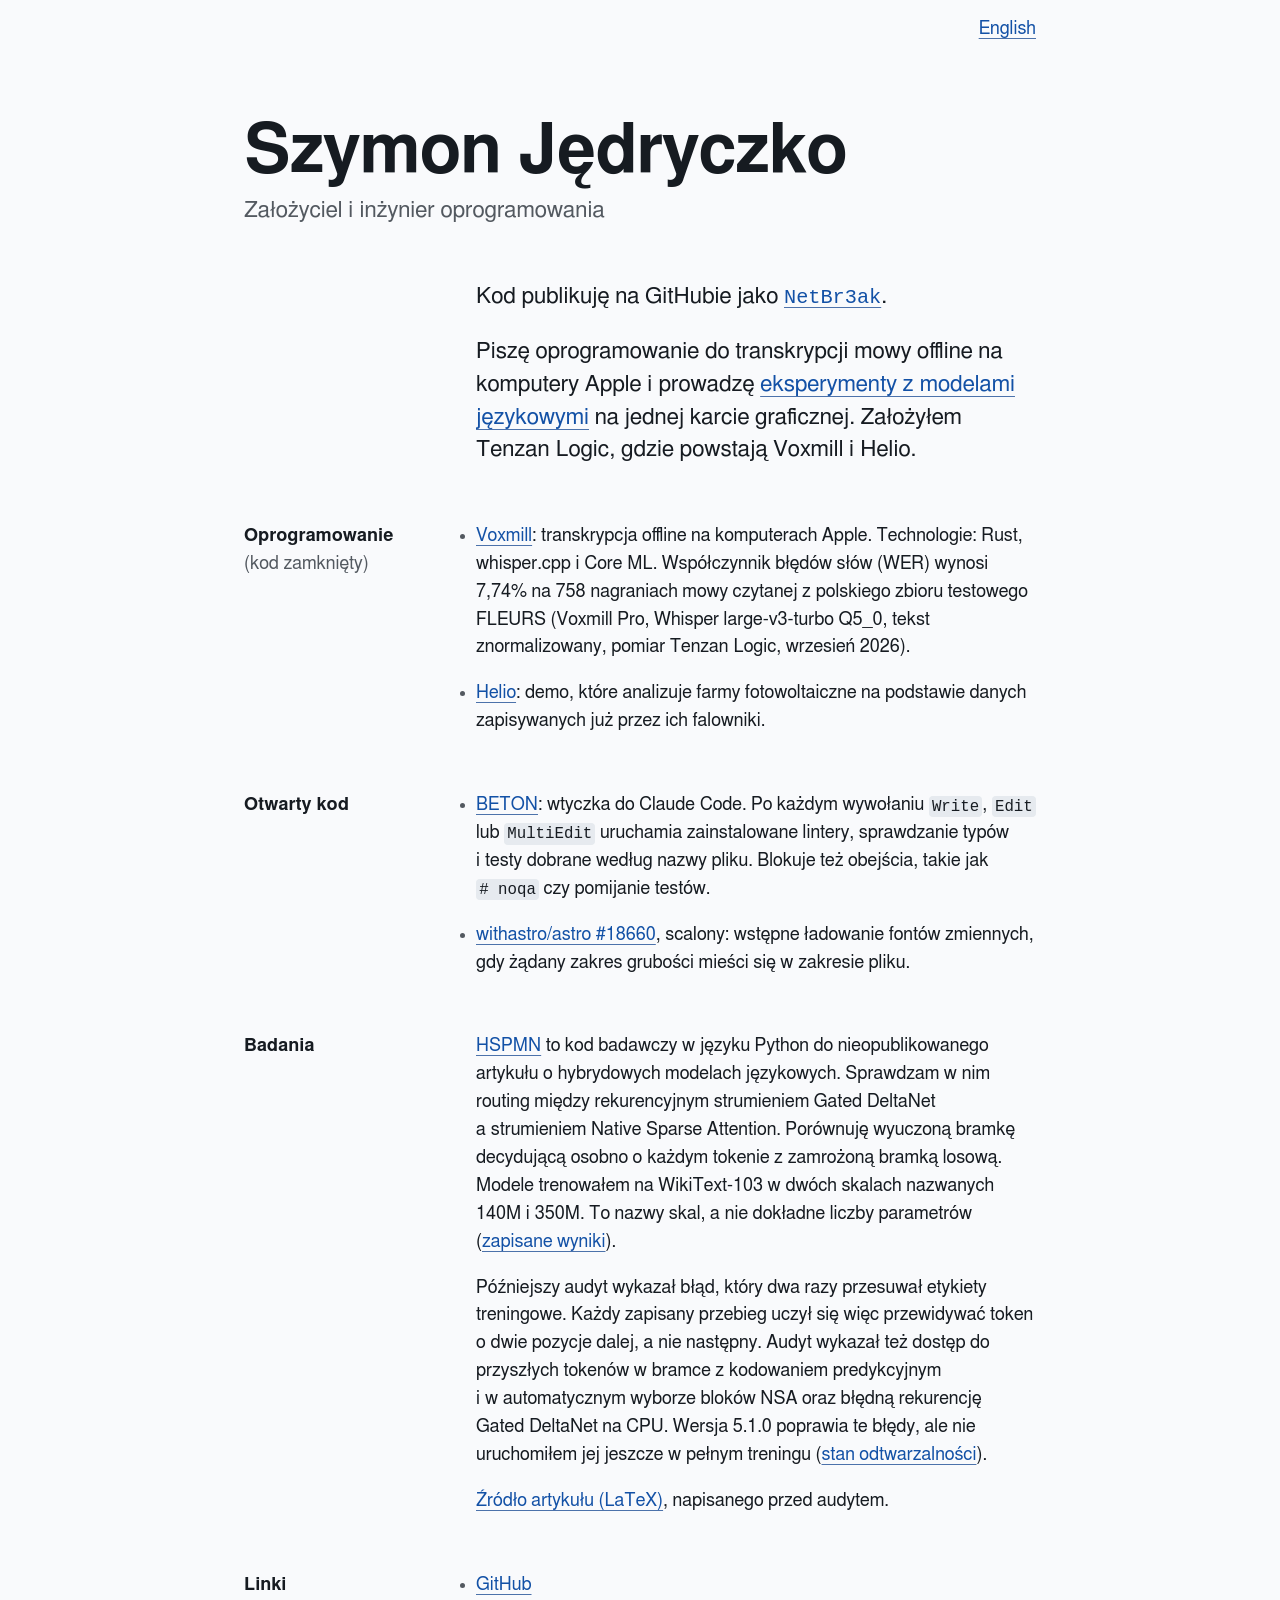
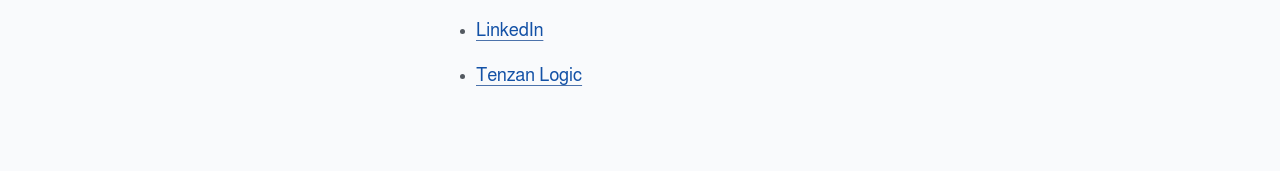
==== docs/pl/index.html @ f2b0042a "fix: pełna data i godzina w danych strukturalnych profilu Search Console zgłaszał na obu stronach uw" ====
<!DOCTYPE html>
<html lang="pl">
<head>
<meta charset="utf-8">
<meta name="viewport" content="width=device-width, initial-scale=1">
<meta name="color-scheme" content="light dark">
<meta name="theme-color" content="#f9fafc" media="(prefers-color-scheme: light)">
<meta name="theme-color" content="#14171d" media="(prefers-color-scheme: dark)">
<title>Szymon Jędryczko, założyciel i inżynier oprogramowania</title>
<meta name="description" content="Założyłem Tenzan Logic, gdzie powstają Voxmill i Helio. Kod publikuję na GitHubie jako NetBr3ak, w tym badania nad modelami językowymi (HSPMN).">
<link rel="canonical" href="https://netbr3ak.github.io/pl/">
<link rel="alternate" hreflang="en" href="https://netbr3ak.github.io/">
<link rel="alternate" hreflang="pl" href="https://netbr3ak.github.io/pl/">
<link rel="alternate" hreflang="x-default" href="https://netbr3ak.github.io/">
<meta property="og:type" content="profile">
<meta property="og:title" content="Szymon Jędryczko, założyciel i inżynier oprogramowania">
<meta property="og:description" content="Założyłem Tenzan Logic, gdzie powstają Voxmill i Helio. Kod publikuję na GitHubie jako NetBr3ak, w tym badania nad modelami językowymi (HSPMN).">
<meta property="og:url" content="https://netbr3ak.github.io/pl/">
<meta property="og:site_name" content="Szymon Jędryczko">
<meta property="og:locale" content="pl_PL">
<meta property="og:locale:alternate" content="en_GB">
<meta property="og:image" content="https://netbr3ak.github.io/pl/og.png">
<meta property="og:image:width" content="1200">
<meta property="og:image:height" content="630">
<meta property="og:image:alt" content="Szymon Jędryczko, Założyciel i inżynier oprogramowania">
<meta property="profile:first_name" content="Szymon">
<meta property="profile:last_name" content="Jędryczko">
<meta property="profile:username" content="NetBr3ak">
<meta name="twitter:card" content="summary_large_image">
<meta name="twitter:title" content="Szymon Jędryczko, założyciel i inżynier oprogramowania">
<meta name="twitter:description" content="Założyłem Tenzan Logic, gdzie powstają Voxmill i Helio. Kod publikuję na GitHubie jako NetBr3ak, w tym badania nad modelami językowymi (HSPMN).">
<meta name="twitter:image" content="https://netbr3ak.github.io/pl/og.png">
<meta name="twitter:image:alt" content="Szymon Jędryczko, Założyciel i inżynier oprogramowania">
<link rel="icon" href="../favicon.svg" type="image/svg+xml">
<link rel="stylesheet" href="../style.css">
<script type="application/ld+json">
{
  "@context": "https://schema.org",
  "@type": "ProfilePage",
  "@id": "https://netbr3ak.github.io/pl/#profilepage",
  "url": "https://netbr3ak.github.io/pl/",
  "name": "Szymon Jędryczko, założyciel i inżynier oprogramowania",
  "inLanguage": "pl",
  "dateCreated": "2026-11-16T18:48:00+01:00",
  "dateModified": "2026-11-16T18:48:00+01:00",
  "mainEntity": {
    "@type": "Person",
    "@id": "https://netbr3ak.github.io/#person",
    "name": "Szymon Jędryczko",
    "givenName": "Szymon",
    "familyName": "Jędryczko",
    "alternateName": "NetBr3ak",
    "jobTitle": "Założyciel i inżynier oprogramowania",
    "description": "Pisze oprogramowanie do transkrypcji mowy offline na komputery Apple i prowadzi eksperymenty z modelami językowymi na jednej karcie graficznej. Założyciel Tenzan Logic, gdzie powstają Voxmill i Helio.",
    "url": "https://netbr3ak.github.io/",
    "sameAs": [
      "https://github.com/NetBr3ak",
      "https://www.linkedin.com/in/szymon-jedryczko"
    ],
    "knowsAbout": ["Transkrypcja mowy", "Rust", "Modele językowe", "Gated DeltaNet", "Native Sparse Attention"],
    "worksFor": {
      "@type": "Organization",
      "@id": "https://tenzanlogic.com/#organization",
      "name": "Tenzan Logic",
      "url": "https://tenzanlogic.com"
    }
  }
}
</script>
</head>
<body>
<header>
  <nav><a href="../" hreflang="en" lang="en">English</a></nav>
  <h1>Szymon Jędryczko</h1>
  <p class="role">Założyciel i&nbsp;inżynier oprogramowania</p>
</header>
<main>
  <div class="intro">
    <p>Kod publikuję na GitHubie jako <a class="handle" href="https://github.com/NetBr3ak">NetBr3ak</a>.</p>
    <p>Piszę oprogramowanie do transkrypcji mowy offline na komputery Apple i&nbsp;prowadzę <a href="https://github.com/NetBr3ak/HSPMN">eksperymenty z&nbsp;modelami językowymi</a> na jednej karcie graficznej. Założyłem Tenzan&nbsp;Logic, gdzie powstają Voxmill i&nbsp;Helio.</p>
  </div>

  <section>
    <h2>Oprogramowanie <span>(kod zamknięty)</span></h2>
    <div>
      <ul>
        <li><a href="https://tenzanlogic.com/">Voxmill</a>: transkrypcja offline na komputerach Apple. Technologie: Rust, whisper.cpp i&nbsp;Core&nbsp;ML. Współczynnik błędów słów (WER) wynosi 7,74% na 758&nbsp;nagraniach mowy czytanej z&nbsp;polskiego zbioru testowego FLEURS (Voxmill Pro, <span class="nowrap">Whisper large-v3-turbo Q5_0</span>, tekst znormalizowany, pomiar Tenzan&nbsp;Logic, wrzesień 2026).</li>
        <li><a href="https://tenzanlogic.com/helio/pl/">Helio</a>: demo, które analizuje farmy fotowoltaiczne na podstawie danych zapisywanych już przez ich falowniki.</li>
      </ul>
    </div>
  </section>

  <section>
    <h2>Otwarty kod</h2>
    <div>
      <ul>
        <li><a href="https://github.com/NetBr3ak/beton">BETON</a>: wtyczka do Claude&nbsp;Code. Po każdym wywołaniu <code>Write</code>, <code>Edit</code> lub <code>MultiEdit</code> uruchamia zainstalowane lintery, sprawdzanie typów i&nbsp;testy dobrane według nazwy pliku. Blokuje też obejścia, takie jak <code># noqa</code> czy pomijanie testów.</li>
        <li><a href="https://github.com/withastro/astro/pull/18660">withastro/astro #18660</a>, scalony: wstępne ładowanie fontów zmiennych, gdy żądany zakres grubości mieści się w&nbsp;zakresie pliku.</li>
      </ul>
    </div>
  </section>

  <section>
    <h2>Badania</h2>
    <div>
      <p><a href="https://github.com/NetBr3ak/HSPMN">HSPMN</a> to kod badawczy w&nbsp;języku Python do nieopublikowanego artykułu o&nbsp;hybrydowych modelach językowych. Sprawdzam w&nbsp;nim routing między rekurencyjnym strumieniem Gated&nbsp;DeltaNet a&nbsp;strumieniem <span class="nowrap">Native Sparse Attention</span>. Porównuję wyuczoną bramkę decydującą osobno o&nbsp;każdym tokenie z&nbsp;zamrożoną bramką losową. Modele trenowałem na <span class="nowrap">WikiText-103</span> w&nbsp;dwóch skalach nazwanych 140M i&nbsp;350M. To nazwy skal, a&nbsp;nie dokładne liczby parametrów (<a href="https://github.com/NetBr3ak/HSPMN#recorded-findings">zapisane wyniki</a>).</p>
      <p>Późniejszy audyt wykazał błąd, który dwa razy przesuwał etykiety treningowe. Każdy zapisany przebieg uczył się więc przewidywać token o&nbsp;dwie pozycje dalej, a&nbsp;nie następny. Audyt wykazał też dostęp do przyszłych tokenów w&nbsp;bramce z&nbsp;kodowaniem predykcyjnym i&nbsp;w&nbsp;automatycznym wyborze bloków NSA oraz błędną rekurencję Gated&nbsp;DeltaNet na CPU. Wersja 5.1.0 poprawia te błędy, ale nie uruchomiłem jej jeszcze w&nbsp;pełnym treningu (<a href="https://github.com/NetBr3ak/HSPMN#reproduction-status">stan odtwarzalności</a>).</p>
      <p><a href="https://github.com/NetBr3ak/HSPMN/blob/main/paper/HSPMN_v5_draft.tex">Źródło artykułu (LaTeX)</a>, napisanego przed audytem.</p>
    </div>
  </section>

  <section>
    <h2>Linki</h2>
    <div>
      <ul>
        <li><a href="https://github.com/NetBr3ak">GitHub</a></li>
        <li><a href="https://www.linkedin.com/in/szymon-jedryczko">LinkedIn</a></li>
        <li><a href="https://tenzanlogic.com/">Tenzan Logic</a></li>
      </ul>
    </div>
  </section>
</main>
</body>
</html>
---- docs/style.css ----
/* One text column with section names hung in a left margin on wide screens.
   System fonts only: Helvetica Neue on Apple devices, its metric clones elsewhere. */

:root {
  color-scheme: light dark;
  --paper: oklch(0.985 0.003 250);
  --ink: oklch(0.22 0.014 255);
  --muted: oklch(0.46 0.014 255);
  --link: oklch(0.45 0.15 258);
  /* 4.6:1 to the paper: the underline is the cue that does not depend on colour. */
  --link-line: oklch(0.55 0.1 258);
  --code-ground: oklch(0.935 0.008 255);
  --leading: 1.55;

  --sans: "Helvetica Neue", "Nimbus Sans", FreeSans, Helvetica, Arial, sans-serif;
  --mono: ui-monospace, "SF Mono", Menlo, Consolas, "Liberation Mono", monospace;

  /* Type scale: ratio 1.25 from the 18 px body. */
  --step-0: 1.125rem;
  --step-1: 1.40625rem;
  --step-6: 4.2915rem;

  --label: 12rem;
  --gap: 2.5rem;
  --measure: 35rem;
}

@media (prefers-color-scheme: dark) {
  :root {
    --paper: oklch(0.205 0.012 255);
    --ink: oklch(0.915 0.008 250);
    --muted: oklch(0.74 0.012 250);
    --link: oklch(0.8 0.1 245);
    --link-line: oklch(0.8 0.1 245 / 0.6);
    --code-ground: oklch(0.285 0.014 255);
    /* Light type on a dark ground reads thinner; it needs a little more air. */
    --leading: 1.6;
  }
}

* {
  box-sizing: border-box;
}

html {
  -webkit-text-size-adjust: 100%;
  text-size-adjust: 100%;
}

body {
  margin: 0;
  padding: 0 1.25rem 5rem;
  background: var(--paper);
  color: var(--ink);
  font-family: var(--sans);
  font-size: var(--step-0);
  line-height: var(--leading);
  overflow-wrap: break-word;
}

header,
main {
  max-width: var(--measure);
  margin-inline: auto;
}

h1,
h2,
p,
ul {
  margin: 0;
}

nav {
  display: flex;
  justify-content: flex-end;
  padding-top: 0.5rem;
}

nav a {
  padding: 0.5rem;
  margin-inline-end: -0.5rem;
}

h1 {
  margin-top: 1.5rem;
  /* The 13.5vw cap keeps the surname in one piece when text is enlarged on a phone. */
  font-size: min(clamp(2.5rem, 1.5rem + 3.75vw, var(--step-6)), 13.5vw);
  font-weight: 700;
  line-height: 1.05;
  letter-spacing: -0.02em;
  text-wrap: balance;
}

/* Role line and intro: step 1 on wide screens, a little smaller on phones. */
.role {
  margin-top: 0.5rem;
  font-size: clamp(var(--step-0), 1rem + 1vw, var(--step-1));
  line-height: 1.3;
  color: var(--muted);
}

.intro {
  margin-top: 2.5rem;
  font-size: clamp(var(--step-0), 1rem + 1vw, var(--step-1));
  line-height: 1.45;
}

section {
  margin-top: 3rem;
}

h2 {
  margin-bottom: 0.75rem;
  font-size: var(--step-0);
  font-weight: 700;
  line-height: inherit;
  text-wrap: balance;
}

p,
li {
  text-wrap: pretty;
}

/* The parenthetical in a section name is a note to the name, not part of it. */
h2 span {
  font-weight: 400;
  color: var(--muted);
}

/* One spacing value inside sections: list items sit as far apart as paragraphs. */
p + p,
li + li {
  margin-top: 1em;
}

ul {
  padding-left: 1.1em;
}

li::marker {
  color: var(--muted);
}

a {
  color: var(--link);
  text-decoration-line: underline;
  text-decoration-thickness: 1px;
  text-decoration-color: var(--link-line);
  text-underline-offset: 0.2em;
}

a:hover {
  text-decoration-thickness: 2px;
  text-decoration-color: currentColor;
}

/* A filled link, not a ring: a ring drew over the full stop after a link.
   The transparent outline turns visible in forced-colours mode. */
a:focus-visible {
  outline: 2px solid transparent;
  border-radius: 2px;
  background: var(--link);
  color: var(--paper);
  text-decoration: none;
}

code {
  padding: 0.1em 0.2em;
  border-radius: 0.25em;
  background: var(--code-ground);
  font-family: var(--mono);
  font-size: 0.875em;
  white-space: nowrap;
}

/* The GitHub handle is a string to type, with a 3 in place of an e: the code face shows each character exactly. */
.handle {
  font-family: var(--mono);
  font-size: 0.9em;
}

/* Model and dataset names stay on one line; a break inside them misreads as two names.
   An em query follows the reader's font size: with text at 200% on a phone the column is
   narrower than the longest name, so there the names wrap instead of scrolling sideways. */
@media (min-width: 20em) {
  .nowrap {
    white-space: nowrap;
  }
}

/* Wide screens: section names hang in a left column, text stays in one measure. */
@media (min-width: 56rem) {
  header,
  main {
    max-width: calc(var(--label) + var(--gap) + var(--measure));
  }

  h1 {
    margin-top: 4rem;
  }

  .intro {
    margin-top: 3.5rem;
    margin-left: calc(var(--label) + var(--gap));
  }

  section {
    display: grid;
    grid-template-columns: var(--label) minmax(0, var(--measure));
    column-gap: var(--gap);
    margin-top: 3.5rem;
  }

  h2 {
    margin-bottom: 0;
  }

  /* Bullets hang in the gutter so item text lines up with the paragraphs. */
  ul {
    padding-left: 0;
  }
}
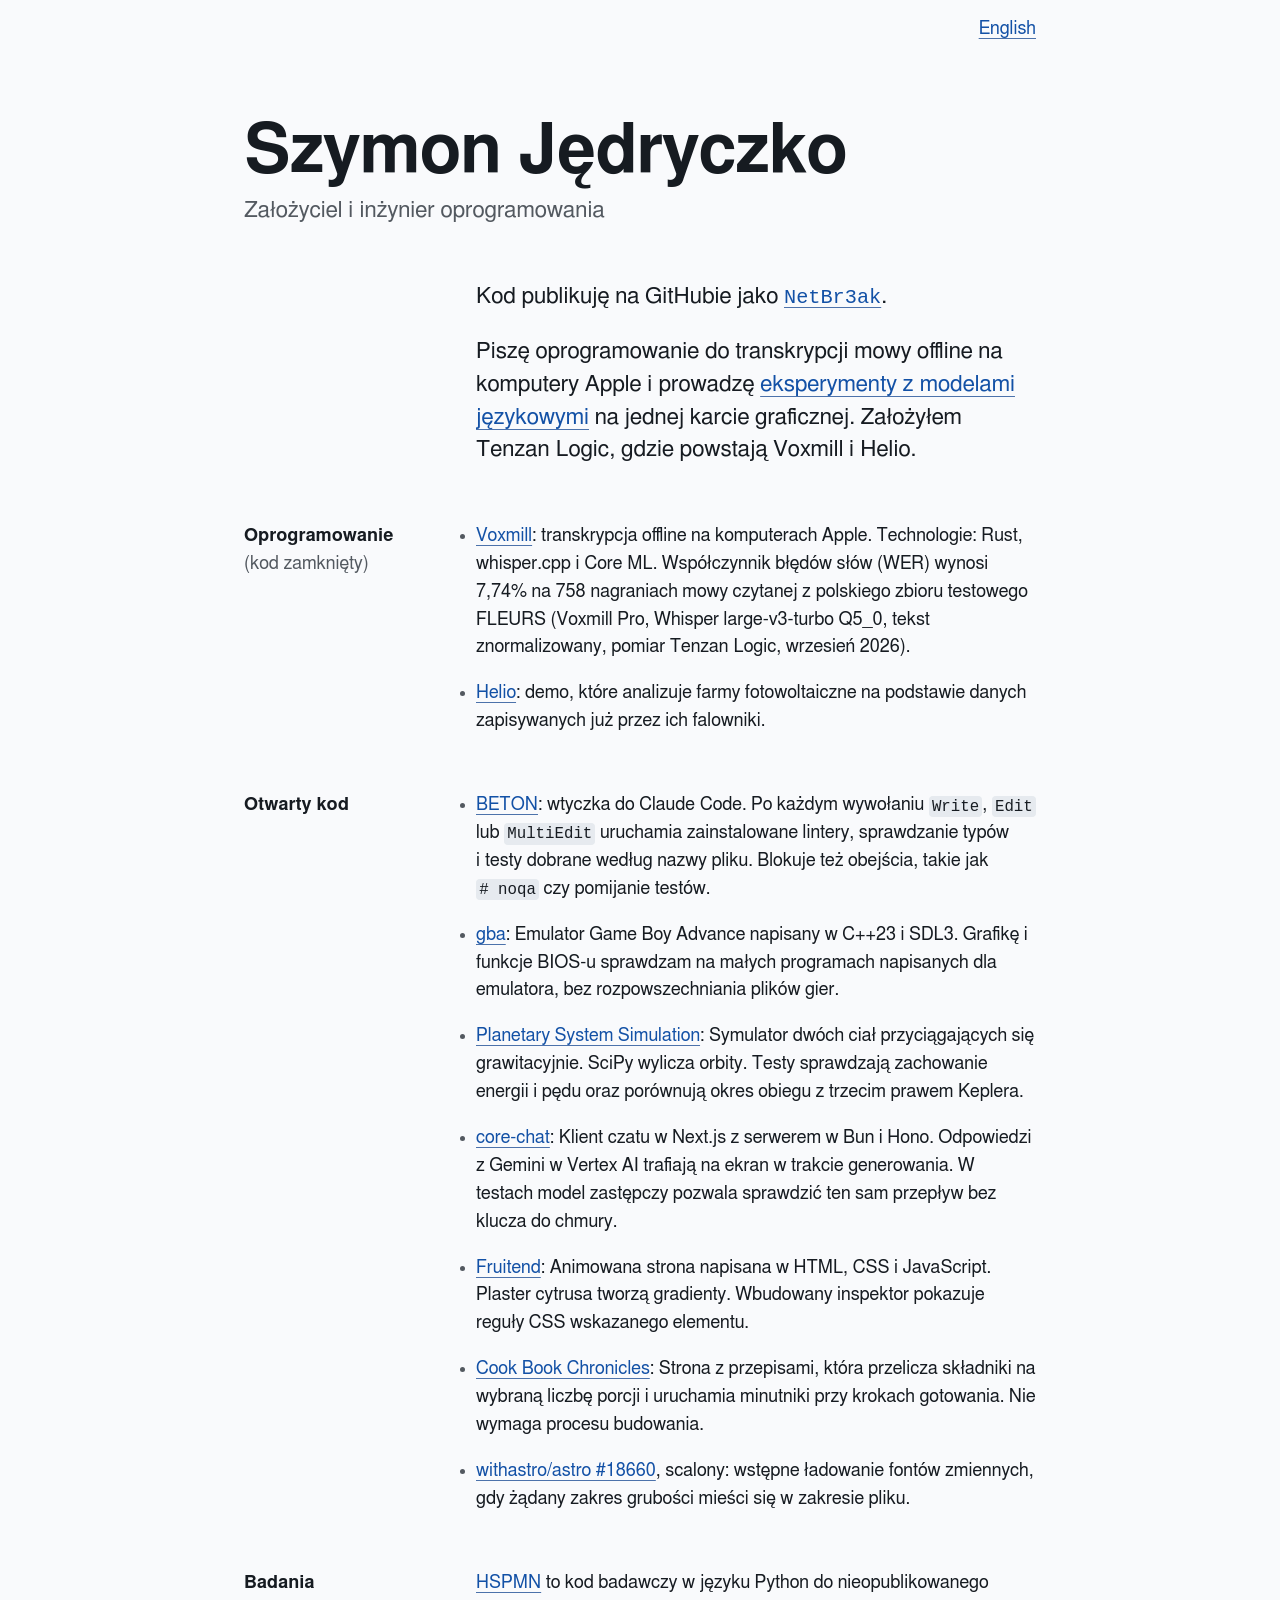
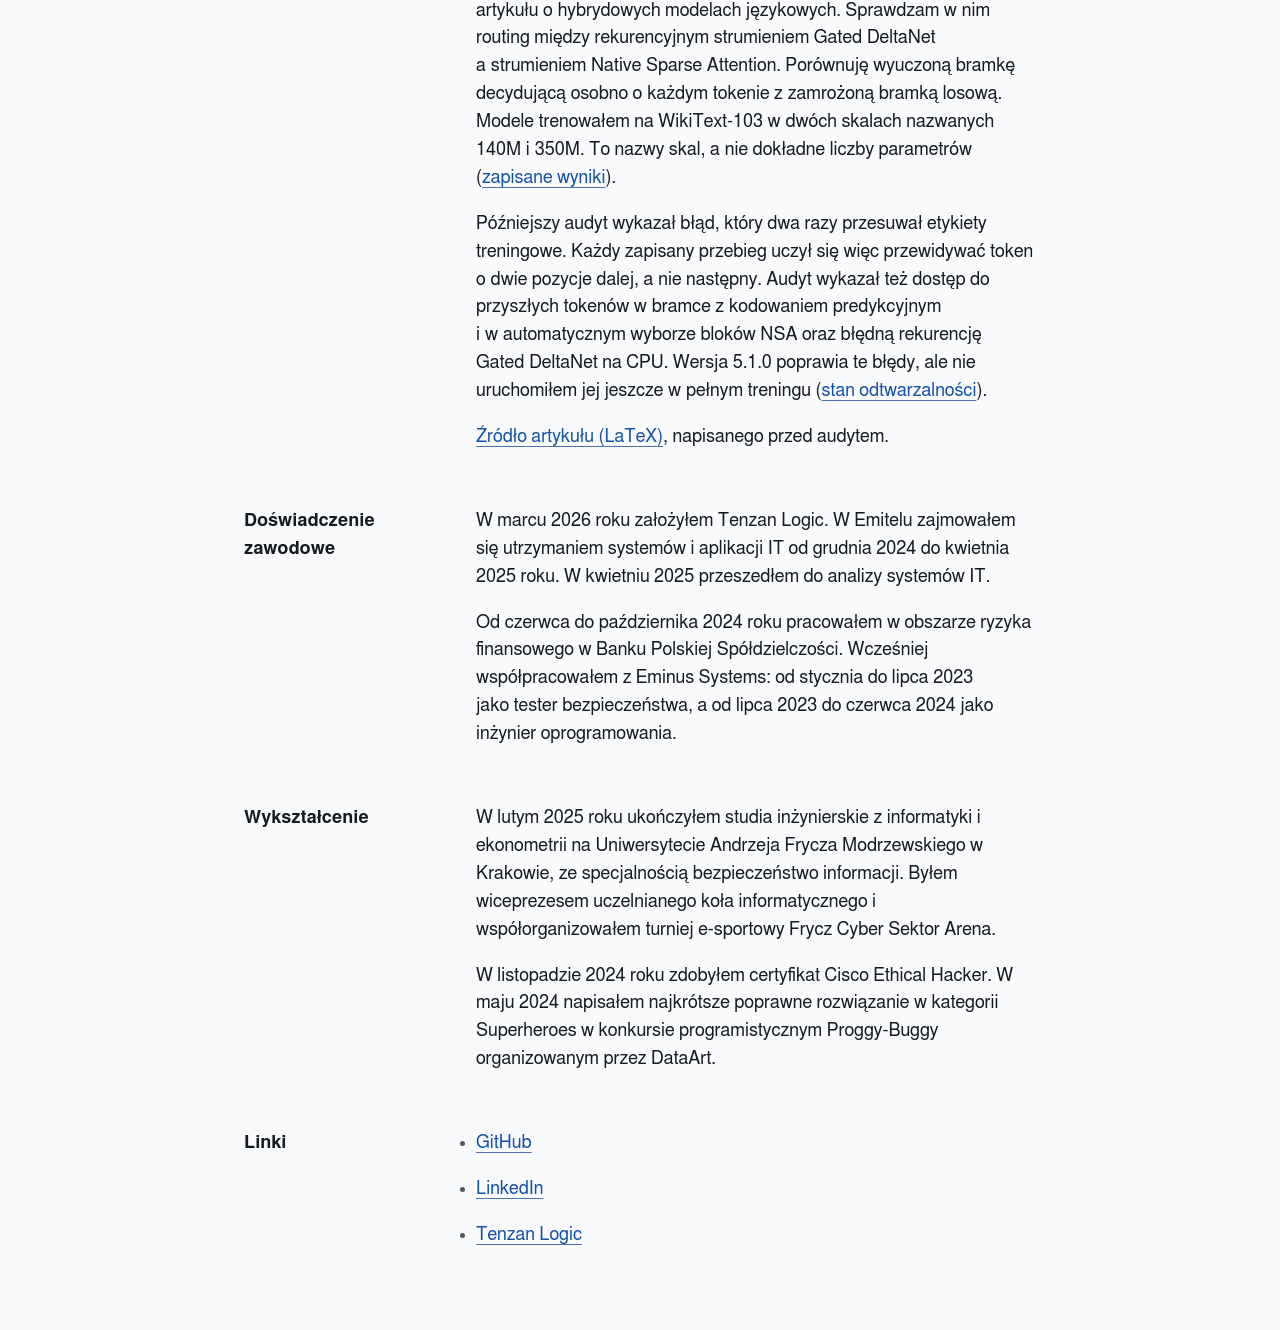
==== commit f6ffc119: "feat(profile): połącz biografię z kodem i źródłami projektów Właściciel zatwierdził dokładny tekst w" ====
--- a/docs/pl/index.html
+++ b/docs/pl/index.html
@@ -42,7 +42,7 @@
   "name": "Szymon Jędryczko, założyciel i inżynier oprogramowania",
   "inLanguage": "pl",
   "dateCreated": "2026-11-16T18:48:00+01:00",
-  "dateModified": "2026-11-16T18:48:00+01:00",
+  "dateModified": "2026-11-18T17:56:49+01:00",
   "mainEntity": {
     "@type": "Person",
     "@id": "https://netbr3ak.github.io/#person",
@@ -57,14 +57,61 @@
       "https://github.com/NetBr3ak",
       "https://www.linkedin.com/in/szymon-jedryczko"
     ],
-    "knowsAbout": ["Transkrypcja mowy", "Rust", "Modele językowe", "Gated DeltaNet", "Native Sparse Attention"],
+    "knowsAbout": [
+      "Transkrypcja mowy",
+      "Rust",
+      "Modele językowe",
+      "Gated DeltaNet",
+      "Native Sparse Attention"
+    ],
     "worksFor": {
       "@type": "Organization",
       "@id": "https://tenzanlogic.com/#organization",
       "name": "Tenzan Logic",
       "url": "https://tenzanlogic.com"
+    },
+    "alumniOf": {
+      "@type": "CollegeOrUniversity",
+      "name": "Uniwersytet Andrzeja Frycza Modrzewskiego w Krakowie"
     }
-  }
+  },
+  "mentions": [
+    {
+      "@type": "SoftwareSourceCode",
+      "name": "BETON",
+      "codeRepository": "https://github.com/NetBr3ak/beton"
+    },
+    {
+      "@type": "SoftwareSourceCode",
+      "name": "HSPMN",
+      "codeRepository": "https://github.com/NetBr3ak/HSPMN"
+    },
+    {
+      "@type": "SoftwareSourceCode",
+      "name": "gba",
+      "codeRepository": "https://github.com/NetBr3ak/gba"
+    },
+    {
+      "@type": "SoftwareSourceCode",
+      "name": "Planetary System Simulation",
+      "codeRepository": "https://github.com/NetBr3ak/Planetary-System-Simulation"
+    },
+    {
+      "@type": "SoftwareSourceCode",
+      "name": "core-chat",
+      "codeRepository": "https://github.com/NetBr3ak/core-chat"
+    },
+    {
+      "@type": "SoftwareSourceCode",
+      "name": "Fruitend",
+      "codeRepository": "https://github.com/NetBr3ak/fruitend"
+    },
+    {
+      "@type": "SoftwareSourceCode",
+      "name": "Cook Book Chronicles",
+      "codeRepository": "https://github.com/NetBr3ak/Cook-book-Chronicles"
+    }
+  ]
 }
 </script>
 </head>
@@ -81,7 +128,7 @@
   </div>
 
   <section>
-    <h2>Oprogramowanie <span>(kod zamknięty)</span></h2>
+    <h2 id="software">Oprogramowanie <span>(kod zamknięty)</span></h2>
     <div>
       <ul>
         <li><a href="https://tenzanlogic.com/">Voxmill</a>: transkrypcja offline na komputerach Apple. Technologie: Rust, whisper.cpp i&nbsp;Core&nbsp;ML. Współczynnik błędów słów (WER) wynosi 7,74% na 758&nbsp;nagraniach mowy czytanej z&nbsp;polskiego zbioru testowego FLEURS (Voxmill Pro, <span class="nowrap">Whisper large-v3-turbo Q5_0</span>, tekst znormalizowany, pomiar Tenzan&nbsp;Logic, wrzesień 2026).</li>
@@ -91,17 +138,22 @@
   </section>
 
   <section>
-    <h2>Otwarty kod</h2>
+    <h2 id="open-source">Otwarty kod</h2>
     <div>
       <ul>
         <li><a href="https://github.com/NetBr3ak/beton">BETON</a>: wtyczka do Claude&nbsp;Code. Po każdym wywołaniu <code>Write</code>, <code>Edit</code> lub <code>MultiEdit</code> uruchamia zainstalowane lintery, sprawdzanie typów i&nbsp;testy dobrane według nazwy pliku. Blokuje też obejścia, takie jak <code># noqa</code> czy pomijanie testów.</li>
+        <li><a href="https://github.com/NetBr3ak/gba">gba</a>: Emulator Game Boy Advance napisany w C++23 i SDL3. Grafikę i funkcje BIOS-u sprawdzam na małych programach napisanych dla emulatora, bez rozpowszechniania plików gier.</li>
+        <li><a href="https://github.com/NetBr3ak/Planetary-System-Simulation">Planetary System Simulation</a>: Symulator dwóch ciał przyciągających się grawitacyjnie. SciPy wylicza orbity. Testy sprawdzają zachowanie energii i pędu oraz porównują okres obiegu z trzecim prawem Keplera.</li>
+        <li><a href="https://github.com/NetBr3ak/core-chat">core-chat</a>: Klient czatu w Next.js z serwerem w Bun i Hono. Odpowiedzi z Gemini w Vertex AI trafiają na ekran w trakcie generowania. W testach model zastępczy pozwala sprawdzić ten sam przepływ bez klucza do chmury.</li>
+        <li><a href="https://github.com/NetBr3ak/fruitend">Fruitend</a>: Animowana strona napisana w HTML, CSS i JavaScript. Plaster cytrusa tworzą gradienty. Wbudowany inspektor pokazuje reguły CSS wskazanego elementu.</li>
+        <li><a href="https://github.com/NetBr3ak/Cook-book-Chronicles">Cook Book Chronicles</a>: Strona z przepisami, która przelicza składniki na wybraną liczbę porcji i uruchamia minutniki przy krokach gotowania. Nie wymaga procesu budowania.</li>
         <li><a href="https://github.com/withastro/astro/pull/18660">withastro/astro #18660</a>, scalony: wstępne ładowanie fontów zmiennych, gdy żądany zakres grubości mieści się w&nbsp;zakresie pliku.</li>
       </ul>
     </div>
   </section>
 
   <section>
-    <h2>Badania</h2>
+    <h2 id="research">Badania</h2>
     <div>
       <p><a href="https://github.com/NetBr3ak/HSPMN">HSPMN</a> to kod badawczy w&nbsp;języku Python do nieopublikowanego artykułu o&nbsp;hybrydowych modelach językowych. Sprawdzam w&nbsp;nim routing między rekurencyjnym strumieniem Gated&nbsp;DeltaNet a&nbsp;strumieniem <span class="nowrap">Native Sparse Attention</span>. Porównuję wyuczoną bramkę decydującą osobno o&nbsp;każdym tokenie z&nbsp;zamrożoną bramką losową. Modele trenowałem na <span class="nowrap">WikiText-103</span> w&nbsp;dwóch skalach nazwanych 140M i&nbsp;350M. To nazwy skal, a&nbsp;nie dokładne liczby parametrów (<a href="https://github.com/NetBr3ak/HSPMN#recorded-findings">zapisane wyniki</a>).</p>
       <p>Późniejszy audyt wykazał błąd, który dwa razy przesuwał etykiety treningowe. Każdy zapisany przebieg uczył się więc przewidywać token o&nbsp;dwie pozycje dalej, a&nbsp;nie następny. Audyt wykazał też dostęp do przyszłych tokenów w&nbsp;bramce z&nbsp;kodowaniem predykcyjnym i&nbsp;w&nbsp;automatycznym wyborze bloków NSA oraz błędną rekurencję Gated&nbsp;DeltaNet na CPU. Wersja 5.1.0 poprawia te błędy, ale nie uruchomiłem jej jeszcze w&nbsp;pełnym treningu (<a href="https://github.com/NetBr3ak/HSPMN#reproduction-status">stan odtwarzalności</a>).</p>
@@ -110,7 +162,23 @@
   </section>
 
   <section>
-    <h2>Linki</h2>
+    <h2 id="experience">Doświadczenie zawodowe</h2>
+    <div>
+      <p>W marcu 2026 roku założyłem Tenzan Logic. W Emitelu zajmowałem się utrzymaniem systemów i aplikacji IT od grudnia 2024 do kwietnia 2025 roku. W kwietniu 2025 przeszedłem do analizy systemów IT.</p>
+      <p>Od czerwca do października 2024 roku pracowałem w obszarze ryzyka finansowego w Banku Polskiej Spółdzielczości. Wcześniej współpracowałem z Eminus Systems: od stycznia do lipca 2023 jako tester bezpieczeństwa, a od lipca 2023 do czerwca 2024 jako inżynier oprogramowania.</p>
+    </div>
+  </section>
+
+  <section>
+    <h2 id="education">Wykształcenie</h2>
+    <div>
+      <p>W lutym 2025 roku ukończyłem studia inżynierskie z informatyki i ekonometrii na Uniwersytecie Andrzeja Frycza Modrzewskiego w Krakowie, ze specjalnością bezpieczeństwo informacji. Byłem wiceprezesem uczelnianego koła informatycznego i współorganizowałem turniej e-sportowy Frycz Cyber Sektor Arena.</p>
+      <p>W listopadzie 2024 roku zdobyłem certyfikat Cisco Ethical Hacker. W maju 2024 napisałem najkrótsze poprawne rozwiązanie w kategorii Superheroes w konkursie programistycznym Proggy-Buggy organizowanym przez DataArt.</p>
+    </div>
+  </section>
+
+  <section>
+    <h2 id="links">Linki</h2>
     <div>
       <ul>
         <li><a href="https://github.com/NetBr3ak">GitHub</a></li>
--- a/docs/style.css
+++ b/docs/style.css
@@ -49,7 +49,7 @@
 
 body {
   margin: 0;
-  padding: 0 1.25rem 5rem;
+  padding: 0 min(1.25rem, 4vw) 5rem;
   background: var(--paper);
   color: var(--ink);
   font-family: var(--sans);
@@ -79,17 +79,35 @@
 
 nav a {
   padding: 0.5rem;
-  margin-inline-end: -0.5rem;
+  margin-inline-end: max(-0.5rem, -4vw);
 }
 
 h1 {
   margin-top: 1.5rem;
-  /* The 13.5vw cap keeps the surname in one piece when text is enlarged on a phone. */
-  font-size: min(clamp(2.5rem, 1.5rem + 3.75vw, var(--step-6)), 13.5vw);
+  font-size: 1.875rem;
   font-weight: 700;
   line-height: 1.05;
   letter-spacing: -0.02em;
   text-wrap: balance;
+}
+
+/* Keep the name proportional to the reader's font setting at each viewport width. */
+@media (min-width: 375px) {
+  h1 {
+    font-size: 2.25rem;
+  }
+}
+
+@media (min-width: 640px) {
+  h1 {
+    font-size: 3.5rem;
+  }
+}
+
+@media (min-width: 1080px) {
+  h1 {
+    font-size: var(--step-6);
+  }
 }
 
 /* Role line and intro: step 1 on wide screens, a little smaller on phones. */
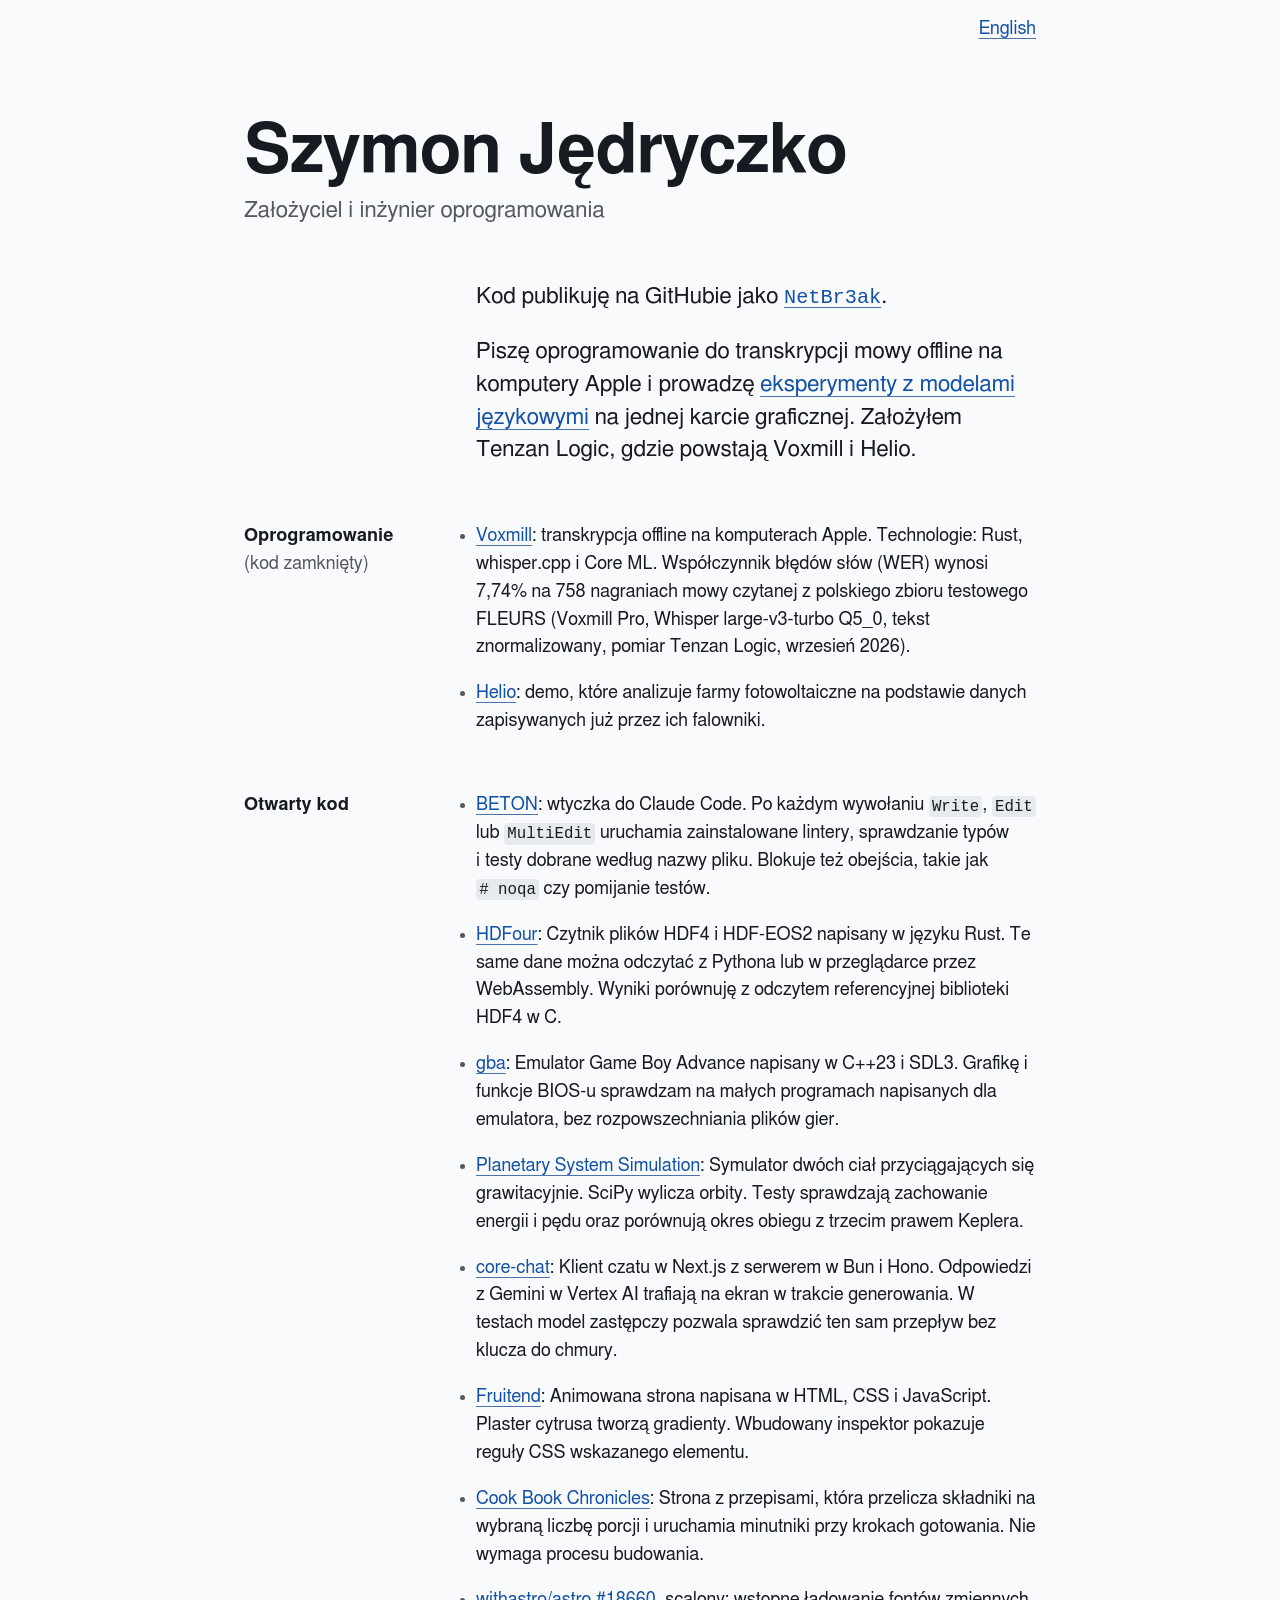
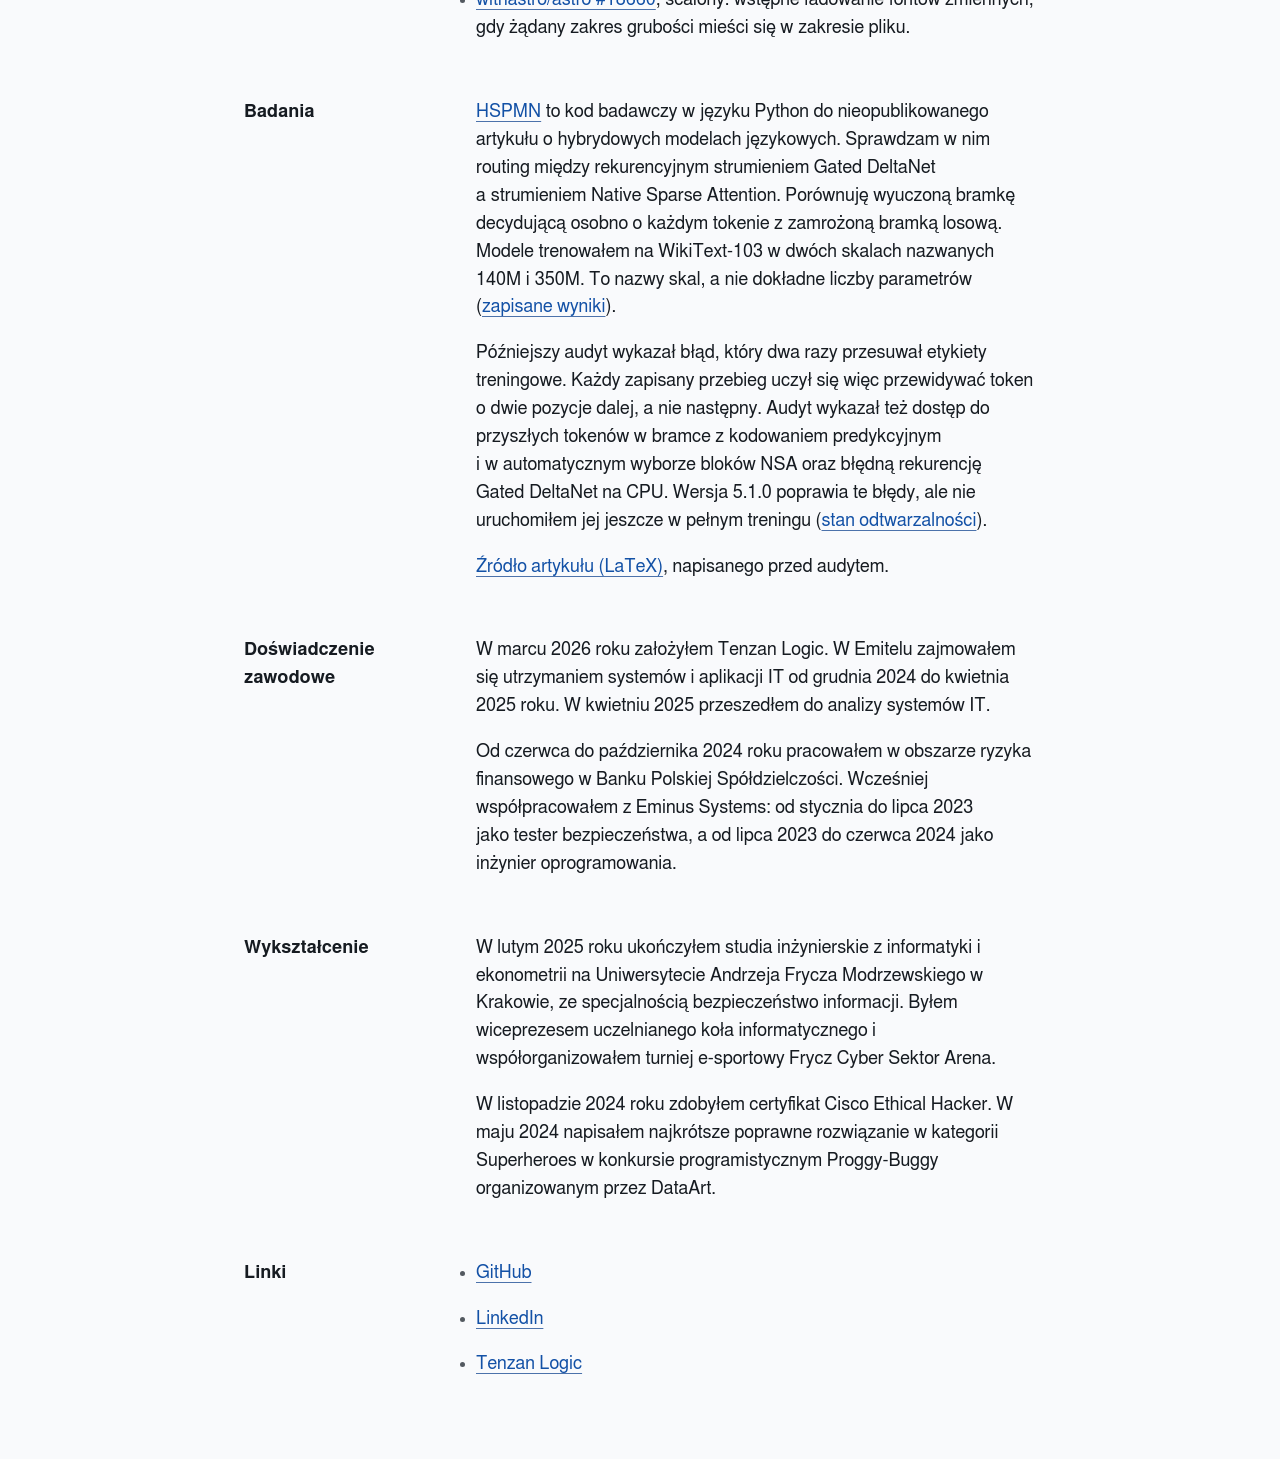
==== commit 1bf46ddd: "feat(profile): przedstaw HDFour po polsku i angielsku Opis czytnika i źródło odwołują się do publicz" ====
--- a/docs/pl/index.html
+++ b/docs/pl/index.html
@@ -88,6 +88,11 @@
     },
     {
       "@type": "SoftwareSourceCode",
+      "name": "HDFour",
+      "codeRepository": "https://github.com/NetBr3ak/hdfour"
+    },
+    {
+      "@type": "SoftwareSourceCode",
       "name": "gba",
       "codeRepository": "https://github.com/NetBr3ak/gba"
     },
@@ -142,6 +147,7 @@
     <div>
       <ul>
         <li><a href="https://github.com/NetBr3ak/beton">BETON</a>: wtyczka do Claude&nbsp;Code. Po każdym wywołaniu <code>Write</code>, <code>Edit</code> lub <code>MultiEdit</code> uruchamia zainstalowane lintery, sprawdzanie typów i&nbsp;testy dobrane według nazwy pliku. Blokuje też obejścia, takie jak <code># noqa</code> czy pomijanie testów.</li>
+        <li><a href="https://github.com/NetBr3ak/hdfour">HDFour</a>: Czytnik plików HDF4 i HDF-EOS2 napisany w języku Rust. Te same dane można odczytać z Pythona lub w przeglądarce przez WebAssembly. Wyniki porównuję z odczytem referencyjnej biblioteki HDF4 w C.</li>
         <li><a href="https://github.com/NetBr3ak/gba">gba</a>: Emulator Game Boy Advance napisany w C++23 i SDL3. Grafikę i funkcje BIOS-u sprawdzam na małych programach napisanych dla emulatora, bez rozpowszechniania plików gier.</li>
         <li><a href="https://github.com/NetBr3ak/Planetary-System-Simulation">Planetary System Simulation</a>: Symulator dwóch ciał przyciągających się grawitacyjnie. SciPy wylicza orbity. Testy sprawdzają zachowanie energii i pędu oraz porównują okres obiegu z trzecim prawem Keplera.</li>
         <li><a href="https://github.com/NetBr3ak/core-chat">core-chat</a>: Klient czatu w Next.js z serwerem w Bun i Hono. Odpowiedzi z Gemini w Vertex AI trafiają na ekran w trakcie generowania. W testach model zastępczy pozwala sprawdzić ten sam przepływ bez klucza do chmury.</li>
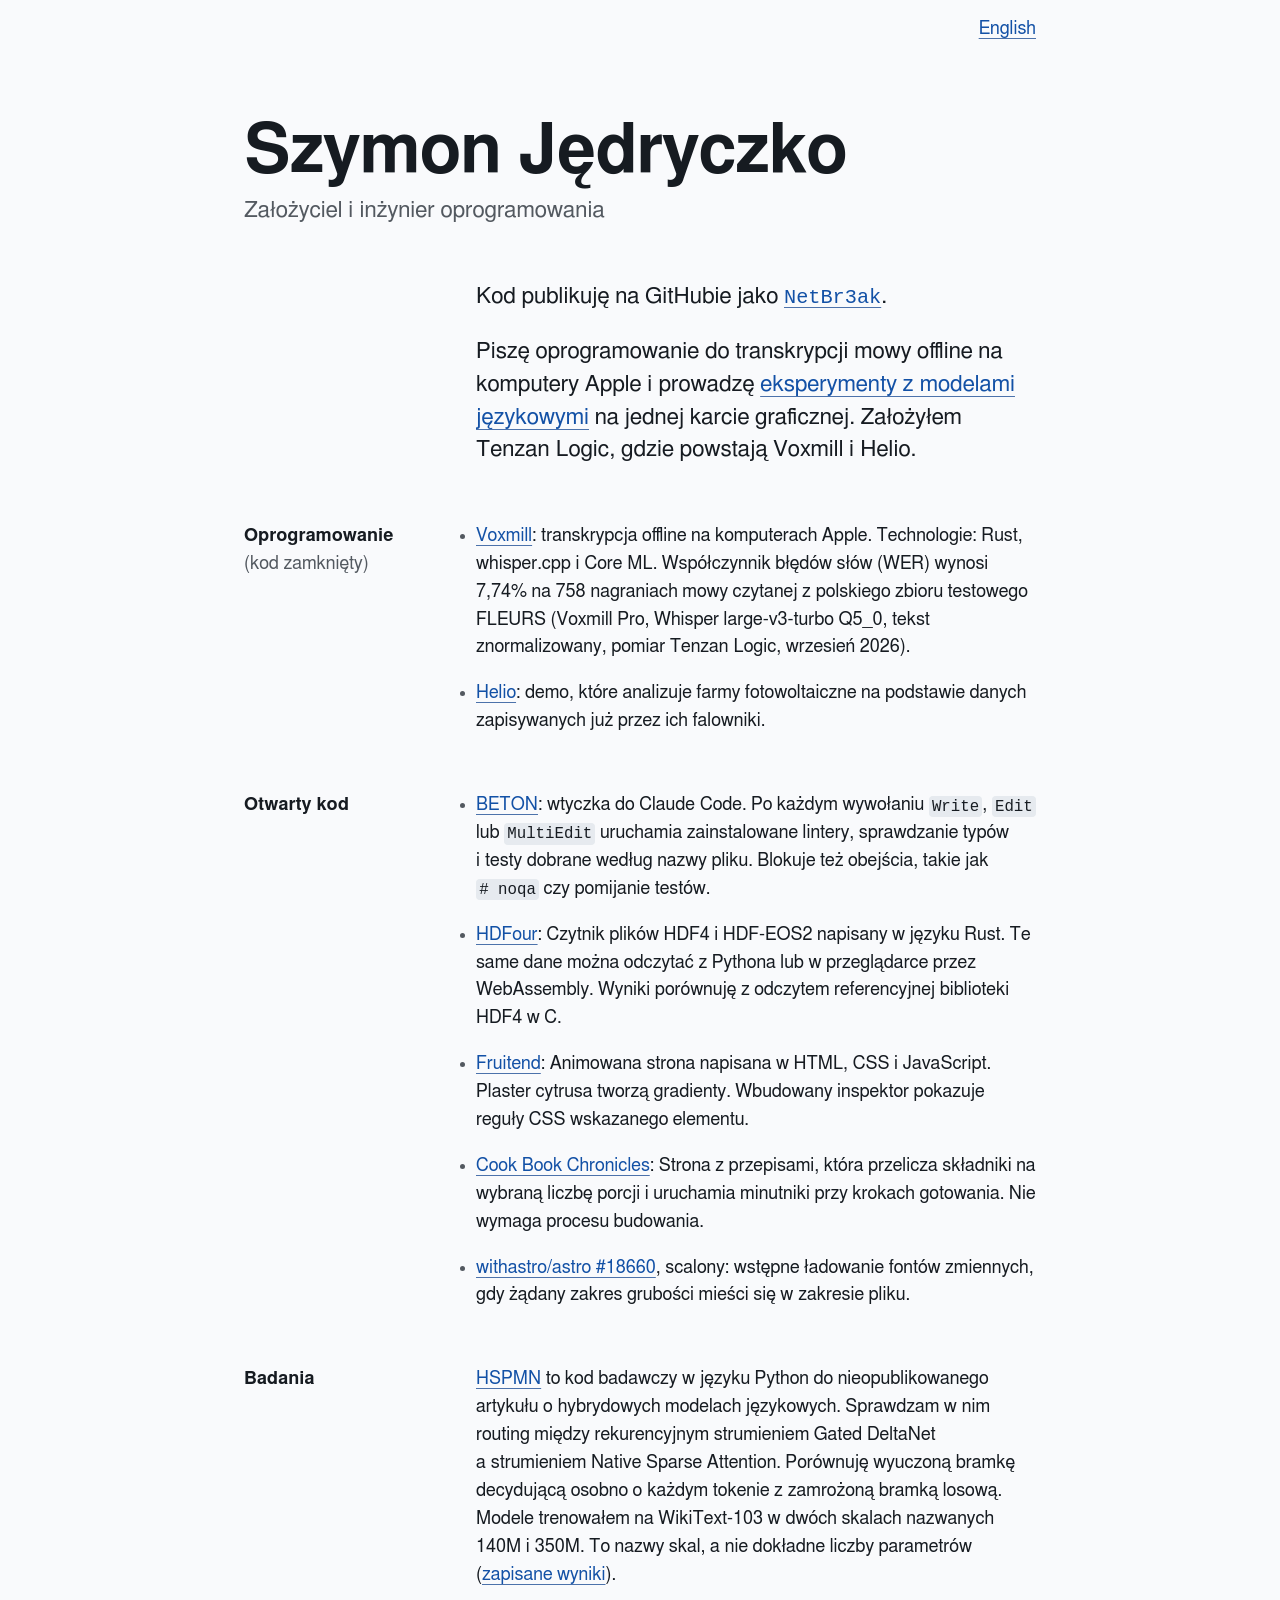
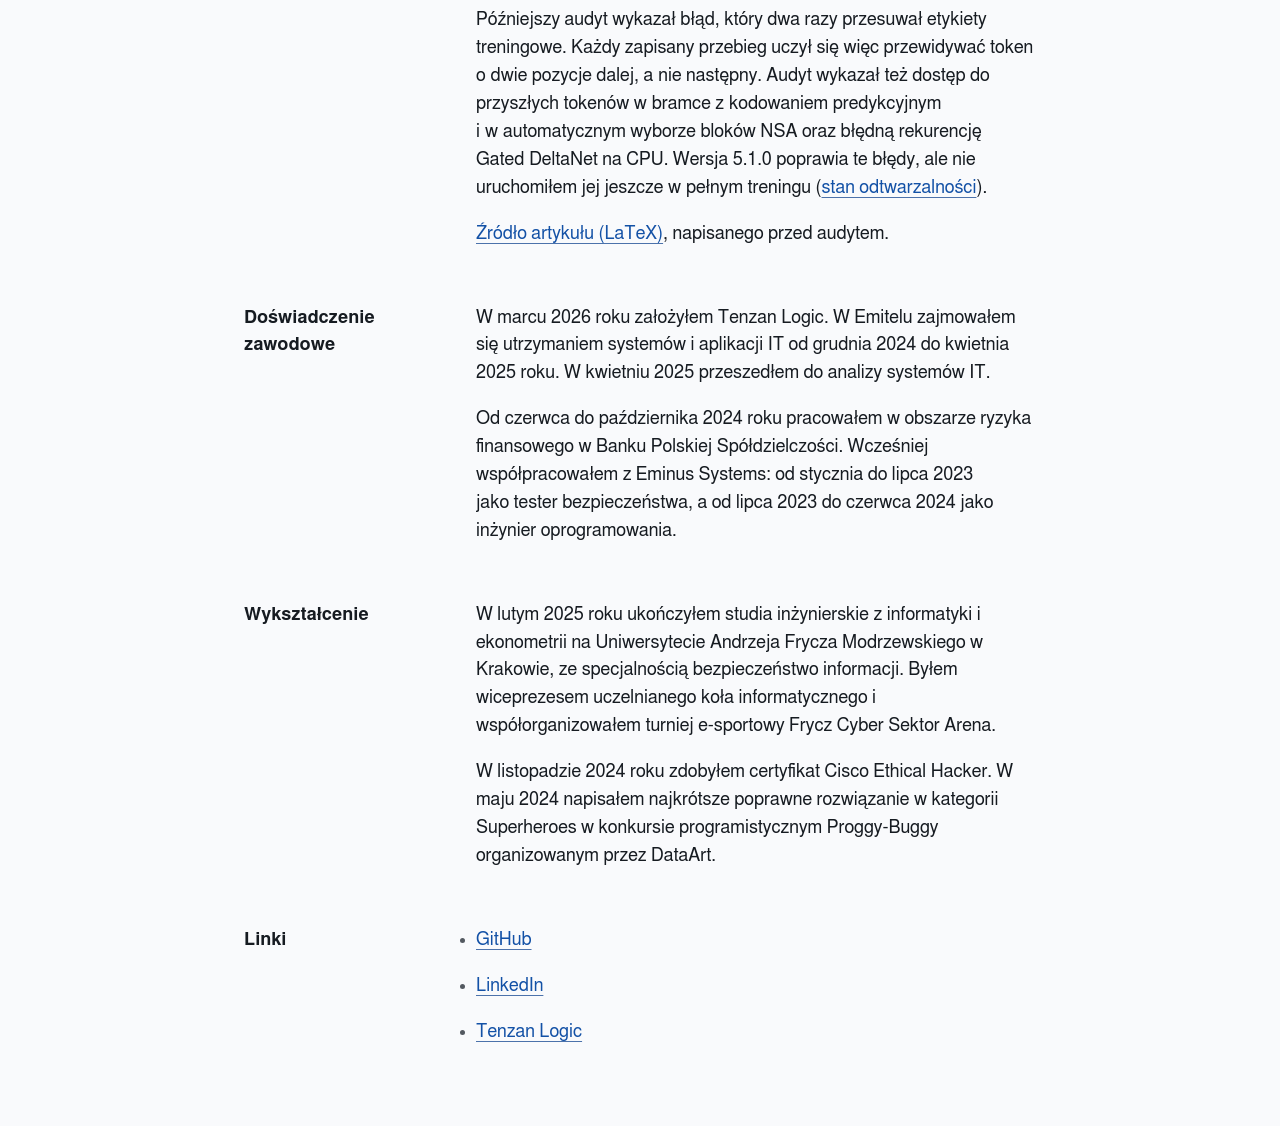
==== commit fbaa7245: "fix(profil): usuń linki do skasowanych repozytoriów, HSPMN pod nową nazwą Właściciel usunął 2026-11-" ====
--- a/docs/pl/index.html
+++ b/docs/pl/index.html
@@ -84,27 +84,12 @@
     {
       "@type": "SoftwareSourceCode",
       "name": "HSPMN",
-      "codeRepository": "https://github.com/NetBr3ak/HSPMN"
+      "codeRepository": "https://github.com/NetBr3ak/hspmn"
     },
     {
       "@type": "SoftwareSourceCode",
       "name": "HDFour",
       "codeRepository": "https://github.com/NetBr3ak/hdfour"
-    },
-    {
-      "@type": "SoftwareSourceCode",
-      "name": "gba",
-      "codeRepository": "https://github.com/NetBr3ak/gba"
-    },
-    {
-      "@type": "SoftwareSourceCode",
-      "name": "Planetary System Simulation",
-      "codeRepository": "https://github.com/NetBr3ak/Planetary-System-Simulation"
-    },
-    {
-      "@type": "SoftwareSourceCode",
-      "name": "core-chat",
-      "codeRepository": "https://github.com/NetBr3ak/core-chat"
     },
     {
       "@type": "SoftwareSourceCode",
@@ -129,7 +114,7 @@
 <main>
   <div class="intro">
     <p>Kod publikuję na GitHubie jako <a class="handle" href="https://github.com/NetBr3ak">NetBr3ak</a>.</p>
-    <p>Piszę oprogramowanie do transkrypcji mowy offline na komputery Apple i&nbsp;prowadzę <a href="https://github.com/NetBr3ak/HSPMN">eksperymenty z&nbsp;modelami językowymi</a> na jednej karcie graficznej. Założyłem Tenzan&nbsp;Logic, gdzie powstają Voxmill i&nbsp;Helio.</p>
+    <p>Piszę oprogramowanie do transkrypcji mowy offline na komputery Apple i&nbsp;prowadzę <a href="https://github.com/NetBr3ak/hspmn">eksperymenty z&nbsp;modelami językowymi</a> na jednej karcie graficznej. Założyłem Tenzan&nbsp;Logic, gdzie powstają Voxmill i&nbsp;Helio.</p>
   </div>
 
   <section>
@@ -148,9 +133,6 @@
       <ul>
         <li><a href="https://github.com/NetBr3ak/beton">BETON</a>: wtyczka do Claude&nbsp;Code. Po każdym wywołaniu <code>Write</code>, <code>Edit</code> lub <code>MultiEdit</code> uruchamia zainstalowane lintery, sprawdzanie typów i&nbsp;testy dobrane według nazwy pliku. Blokuje też obejścia, takie jak <code># noqa</code> czy pomijanie testów.</li>
         <li><a href="https://github.com/NetBr3ak/hdfour">HDFour</a>: Czytnik plików HDF4 i HDF-EOS2 napisany w języku Rust. Te same dane można odczytać z Pythona lub w przeglądarce przez WebAssembly. Wyniki porównuję z odczytem referencyjnej biblioteki HDF4 w C.</li>
-        <li><a href="https://github.com/NetBr3ak/gba">gba</a>: Emulator Game Boy Advance napisany w C++23 i SDL3. Grafikę i funkcje BIOS-u sprawdzam na małych programach napisanych dla emulatora, bez rozpowszechniania plików gier.</li>
-        <li><a href="https://github.com/NetBr3ak/Planetary-System-Simulation">Planetary System Simulation</a>: Symulator dwóch ciał przyciągających się grawitacyjnie. SciPy wylicza orbity. Testy sprawdzają zachowanie energii i pędu oraz porównują okres obiegu z trzecim prawem Keplera.</li>
-        <li><a href="https://github.com/NetBr3ak/core-chat">core-chat</a>: Klient czatu w Next.js z serwerem w Bun i Hono. Odpowiedzi z Gemini w Vertex AI trafiają na ekran w trakcie generowania. W testach model zastępczy pozwala sprawdzić ten sam przepływ bez klucza do chmury.</li>
         <li><a href="https://github.com/NetBr3ak/fruitend">Fruitend</a>: Animowana strona napisana w HTML, CSS i JavaScript. Plaster cytrusa tworzą gradienty. Wbudowany inspektor pokazuje reguły CSS wskazanego elementu.</li>
         <li><a href="https://github.com/NetBr3ak/Cook-book-Chronicles">Cook Book Chronicles</a>: Strona z przepisami, która przelicza składniki na wybraną liczbę porcji i uruchamia minutniki przy krokach gotowania. Nie wymaga procesu budowania.</li>
         <li><a href="https://github.com/withastro/astro/pull/18660">withastro/astro #18660</a>, scalony: wstępne ładowanie fontów zmiennych, gdy żądany zakres grubości mieści się w&nbsp;zakresie pliku.</li>
@@ -161,9 +143,9 @@
   <section>
     <h2 id="research">Badania</h2>
     <div>
-      <p><a href="https://github.com/NetBr3ak/HSPMN">HSPMN</a> to kod badawczy w&nbsp;języku Python do nieopublikowanego artykułu o&nbsp;hybrydowych modelach językowych. Sprawdzam w&nbsp;nim routing między rekurencyjnym strumieniem Gated&nbsp;DeltaNet a&nbsp;strumieniem <span class="nowrap">Native Sparse Attention</span>. Porównuję wyuczoną bramkę decydującą osobno o&nbsp;każdym tokenie z&nbsp;zamrożoną bramką losową. Modele trenowałem na <span class="nowrap">WikiText-103</span> w&nbsp;dwóch skalach nazwanych 140M i&nbsp;350M. To nazwy skal, a&nbsp;nie dokładne liczby parametrów (<a href="https://github.com/NetBr3ak/HSPMN#recorded-findings">zapisane wyniki</a>).</p>
-      <p>Późniejszy audyt wykazał błąd, który dwa razy przesuwał etykiety treningowe. Każdy zapisany przebieg uczył się więc przewidywać token o&nbsp;dwie pozycje dalej, a&nbsp;nie następny. Audyt wykazał też dostęp do przyszłych tokenów w&nbsp;bramce z&nbsp;kodowaniem predykcyjnym i&nbsp;w&nbsp;automatycznym wyborze bloków NSA oraz błędną rekurencję Gated&nbsp;DeltaNet na CPU. Wersja 5.1.0 poprawia te błędy, ale nie uruchomiłem jej jeszcze w&nbsp;pełnym treningu (<a href="https://github.com/NetBr3ak/HSPMN#reproduction-status">stan odtwarzalności</a>).</p>
-      <p><a href="https://github.com/NetBr3ak/HSPMN/blob/main/paper/HSPMN_v5_draft.tex">Źródło artykułu (LaTeX)</a>, napisanego przed audytem.</p>
+      <p><a href="https://github.com/NetBr3ak/hspmn">HSPMN</a> to kod badawczy w&nbsp;języku Python do nieopublikowanego artykułu o&nbsp;hybrydowych modelach językowych. Sprawdzam w&nbsp;nim routing między rekurencyjnym strumieniem Gated&nbsp;DeltaNet a&nbsp;strumieniem <span class="nowrap">Native Sparse Attention</span>. Porównuję wyuczoną bramkę decydującą osobno o&nbsp;każdym tokenie z&nbsp;zamrożoną bramką losową. Modele trenowałem na <span class="nowrap">WikiText-103</span> w&nbsp;dwóch skalach nazwanych 140M i&nbsp;350M. To nazwy skal, a&nbsp;nie dokładne liczby parametrów (<a href="https://github.com/NetBr3ak/hspmn#recorded-findings">zapisane wyniki</a>).</p>
+      <p>Późniejszy audyt wykazał błąd, który dwa razy przesuwał etykiety treningowe. Każdy zapisany przebieg uczył się więc przewidywać token o&nbsp;dwie pozycje dalej, a&nbsp;nie następny. Audyt wykazał też dostęp do przyszłych tokenów w&nbsp;bramce z&nbsp;kodowaniem predykcyjnym i&nbsp;w&nbsp;automatycznym wyborze bloków NSA oraz błędną rekurencję Gated&nbsp;DeltaNet na CPU. Wersja 5.1.0 poprawia te błędy, ale nie uruchomiłem jej jeszcze w&nbsp;pełnym treningu (<a href="https://github.com/NetBr3ak/hspmn#reproduction-status">stan odtwarzalności</a>).</p>
+      <p><a href="https://github.com/NetBr3ak/hspmn/blob/main/paper/HSPMN_v5_draft.tex">Źródło artykułu (LaTeX)</a>, napisanego przed audytem.</p>
     </div>
   </section>
 
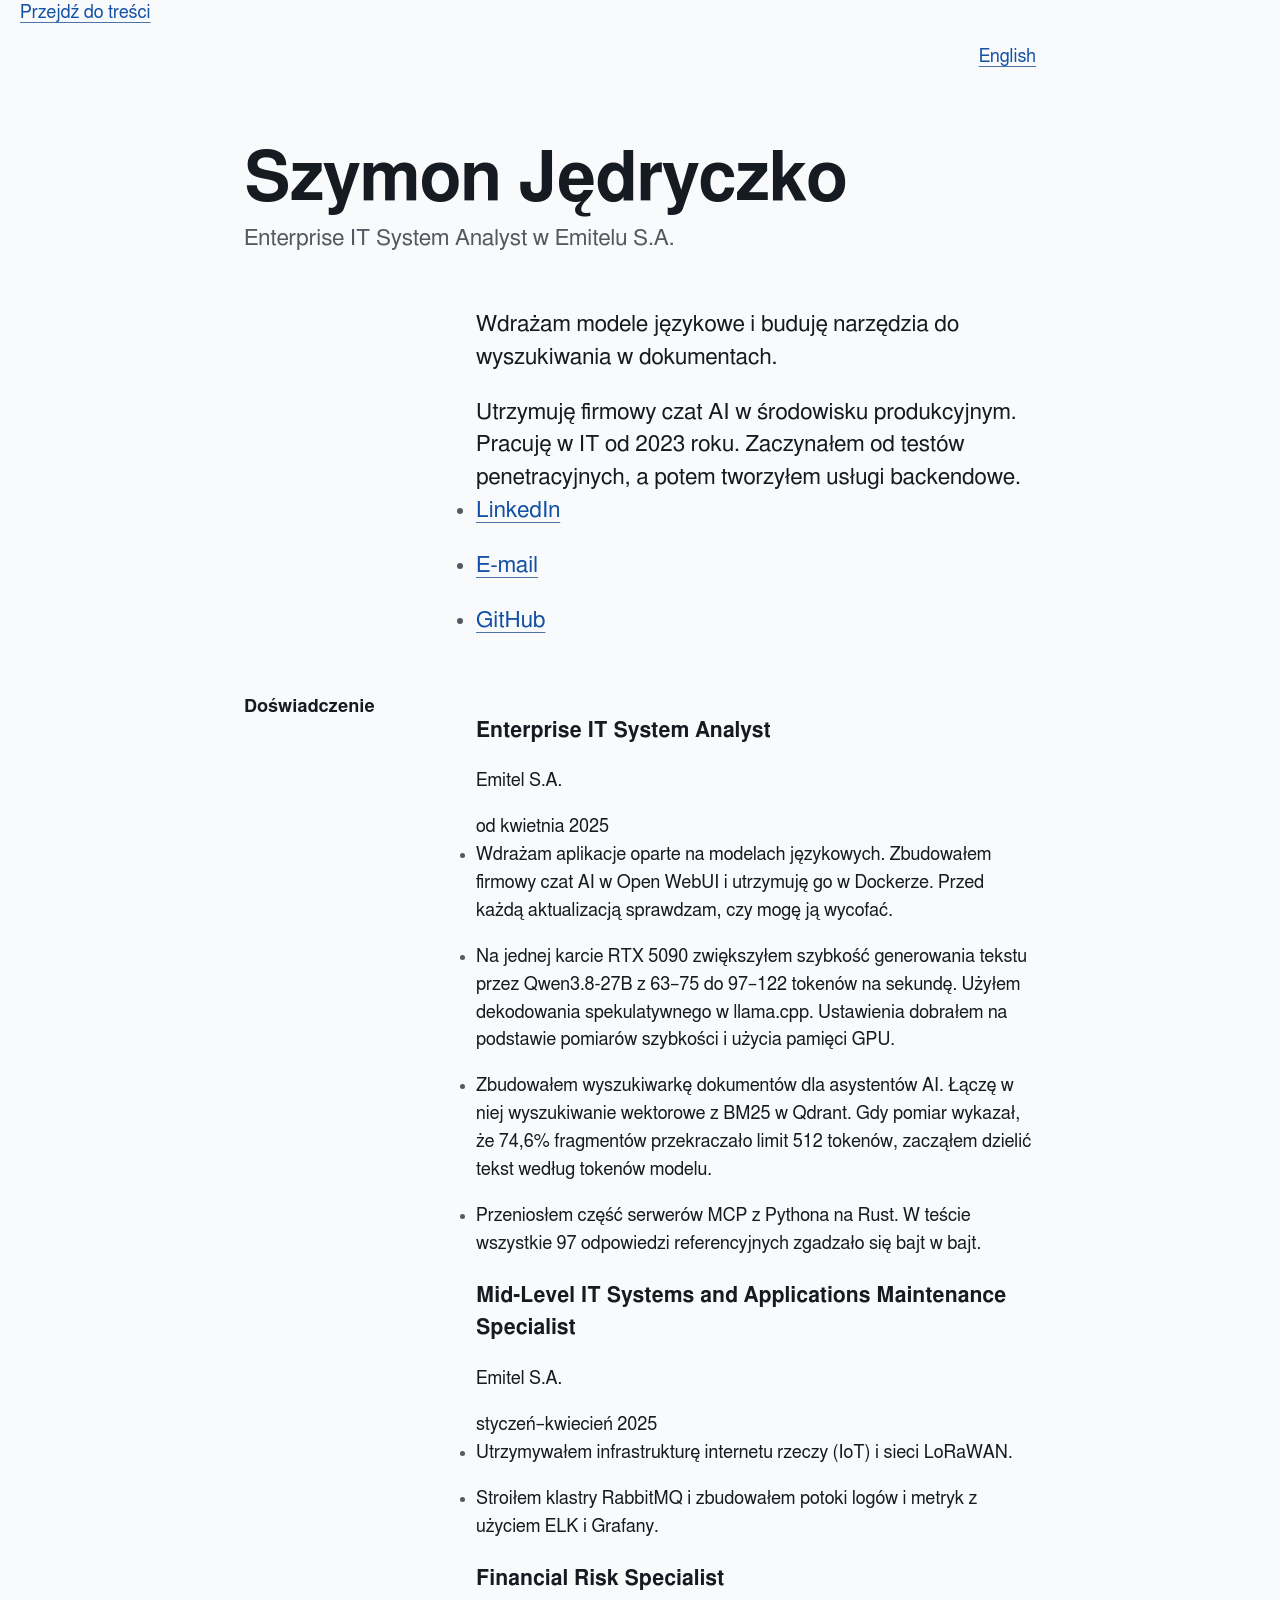
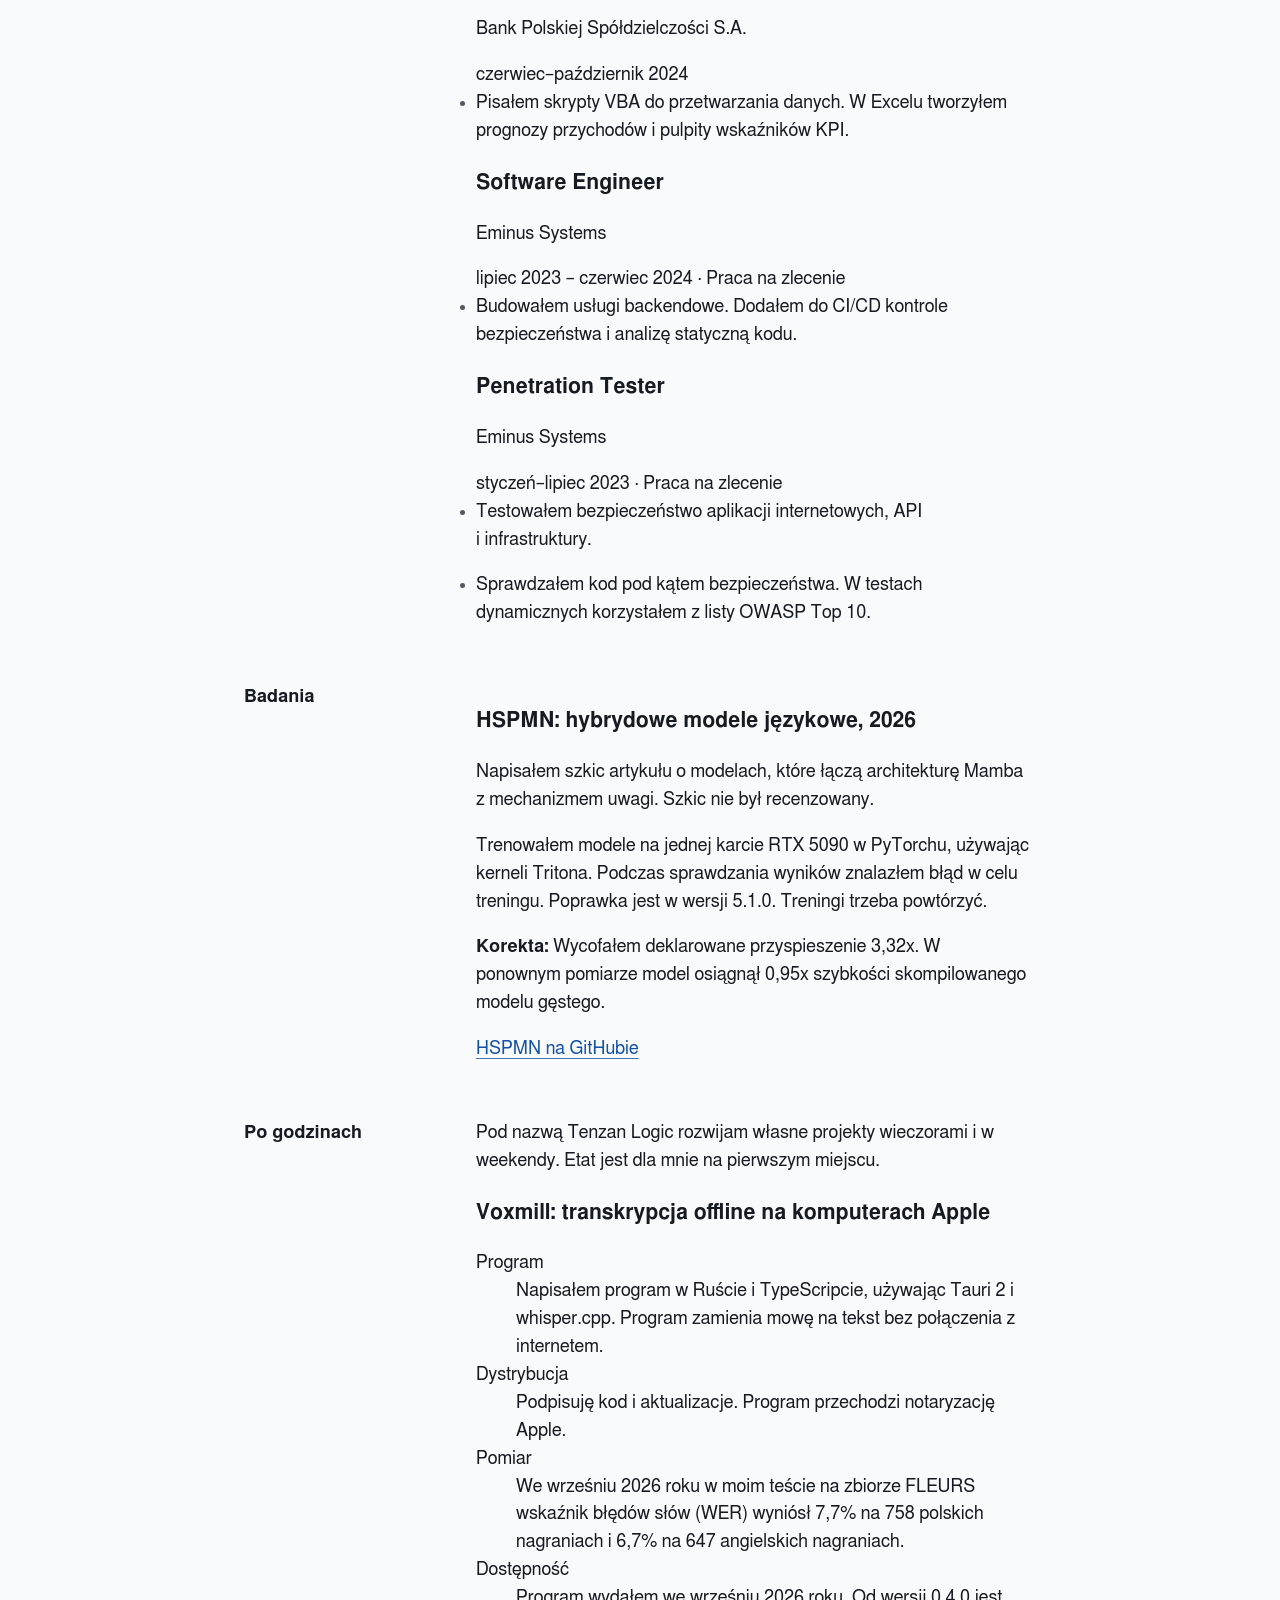
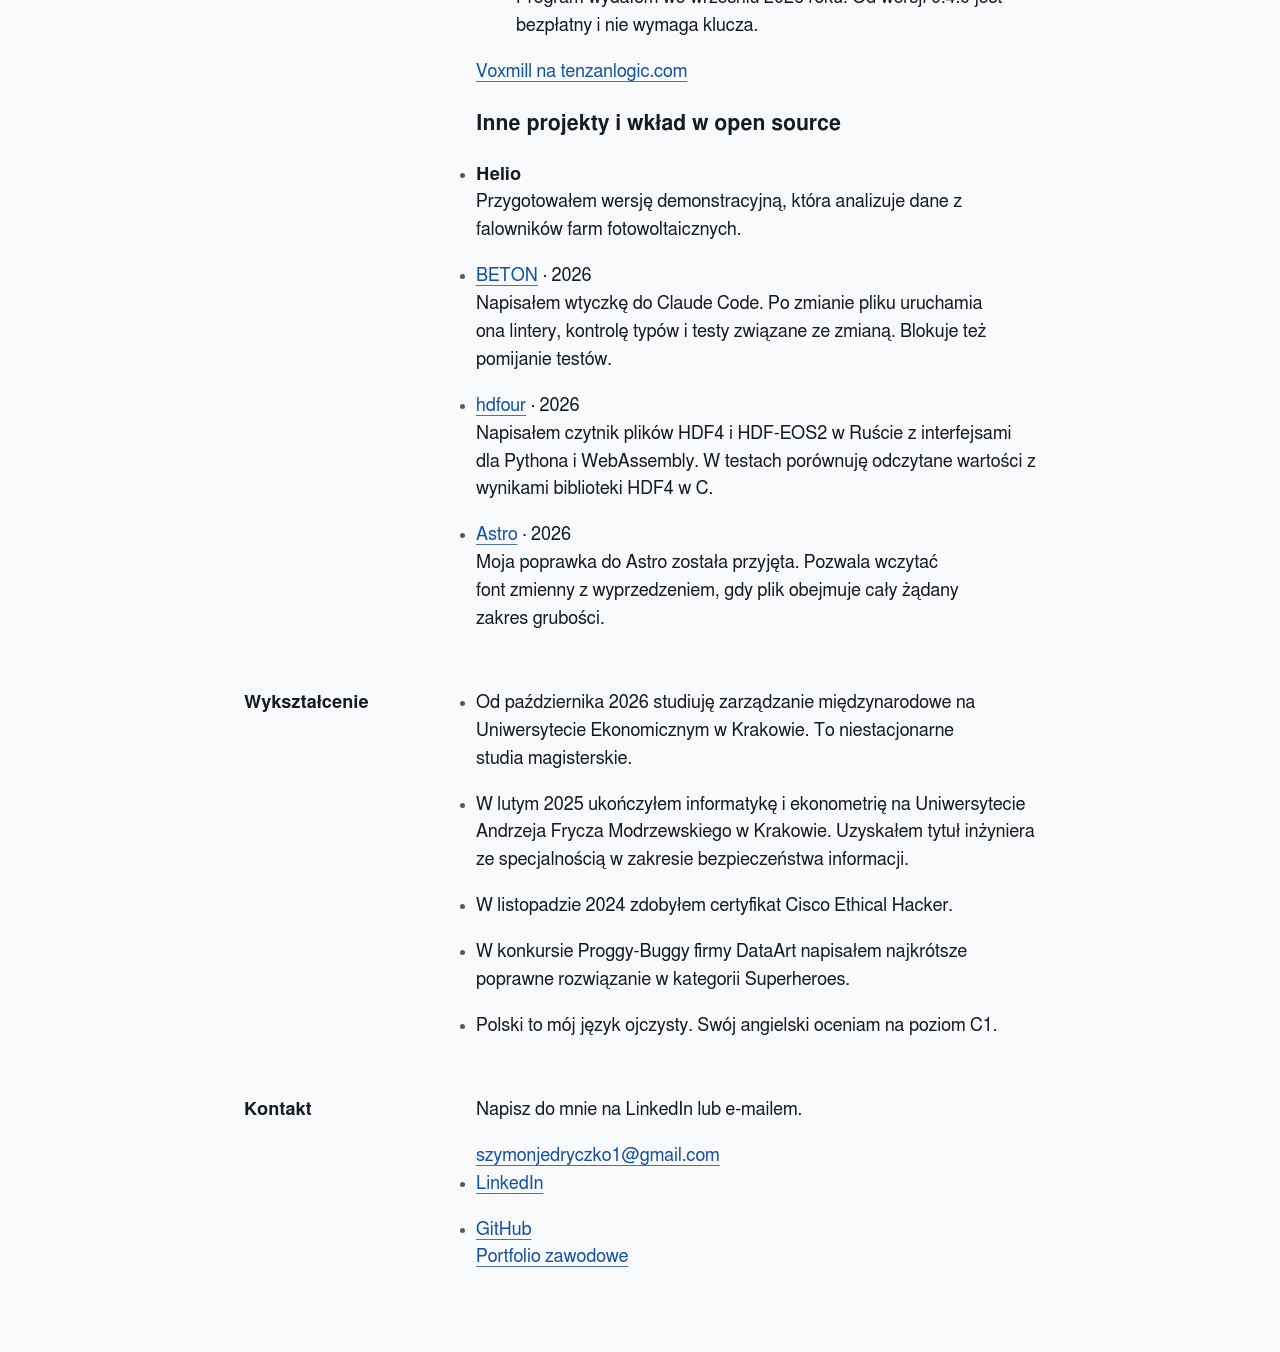
==== commit 92a4e1aa: "feat(tresc): ujednolić polski i angielski profil Pokazuję aktualną rolę i doświadczenie przed projek" ====
--- a/docs/pl/index.html
+++ b/docs/pl/index.html
@@ -6,15 +6,15 @@
 <meta name="color-scheme" content="light dark">
 <meta name="theme-color" content="#f9fafc" media="(prefers-color-scheme: light)">
 <meta name="theme-color" content="#14171d" media="(prefers-color-scheme: dark)">
-<title>Szymon Jędryczko, założyciel i inżynier oprogramowania</title>
-<meta name="description" content="Założyłem Tenzan Logic, gdzie powstają Voxmill i Helio. Kod publikuję na GitHubie jako NetBr3ak, w tym badania nad modelami językowymi (HSPMN).">
+<title>Szymon Jędryczko | Projekty AI w Emitelu</title>
+<meta name="description" content="W Emitelu wdrażam modele językowe i buduję narzędzia do wyszukiwania w dokumentach. Po godzinach rozwijam Voxmill.">
 <link rel="canonical" href="https://netbr3ak.github.io/pl/">
 <link rel="alternate" hreflang="en" href="https://netbr3ak.github.io/">
 <link rel="alternate" hreflang="pl" href="https://netbr3ak.github.io/pl/">
 <link rel="alternate" hreflang="x-default" href="https://netbr3ak.github.io/">
 <meta property="og:type" content="profile">
-<meta property="og:title" content="Szymon Jędryczko, założyciel i inżynier oprogramowania">
-<meta property="og:description" content="Założyłem Tenzan Logic, gdzie powstają Voxmill i Helio. Kod publikuję na GitHubie jako NetBr3ak, w tym badania nad modelami językowymi (HSPMN).">
+<meta property="og:title" content="Szymon Jędryczko | Projekty AI w Emitelu">
+<meta property="og:description" content="W Emitelu wdrażam modele językowe i buduję narzędzia do wyszukiwania w dokumentach. Po godzinach rozwijam Voxmill.">
 <meta property="og:url" content="https://netbr3ak.github.io/pl/">
 <meta property="og:site_name" content="Szymon Jędryczko">
 <meta property="og:locale" content="pl_PL">
@@ -22,15 +22,15 @@
 <meta property="og:image" content="https://netbr3ak.github.io/pl/og.png">
 <meta property="og:image:width" content="1200">
 <meta property="og:image:height" content="630">
-<meta property="og:image:alt" content="Szymon Jędryczko, Założyciel i inżynier oprogramowania">
+<meta property="og:image:alt" content="Szymon Jędryczko, Enterprise IT System Analyst w Emitelu S.A.">
 <meta property="profile:first_name" content="Szymon">
 <meta property="profile:last_name" content="Jędryczko">
 <meta property="profile:username" content="NetBr3ak">
 <meta name="twitter:card" content="summary_large_image">
-<meta name="twitter:title" content="Szymon Jędryczko, założyciel i inżynier oprogramowania">
-<meta name="twitter:description" content="Założyłem Tenzan Logic, gdzie powstają Voxmill i Helio. Kod publikuję na GitHubie jako NetBr3ak, w tym badania nad modelami językowymi (HSPMN).">
+<meta name="twitter:title" content="Szymon Jędryczko | Projekty AI w Emitelu">
+<meta name="twitter:description" content="W Emitelu wdrażam modele językowe i buduję narzędzia do wyszukiwania w dokumentach. Po godzinach rozwijam Voxmill.">
 <meta name="twitter:image" content="https://netbr3ak.github.io/pl/og.png">
-<meta name="twitter:image:alt" content="Szymon Jędryczko, Założyciel i inżynier oprogramowania">
+<meta name="twitter:image:alt" content="Szymon Jędryczko, Enterprise IT System Analyst w Emitelu S.A.">
 <link rel="icon" href="../favicon.svg" type="image/svg+xml">
 <link rel="stylesheet" href="../style.css">
 <script type="application/ld+json">
@@ -39,10 +39,11 @@
   "@type": "ProfilePage",
   "@id": "https://netbr3ak.github.io/pl/#profilepage",
   "url": "https://netbr3ak.github.io/pl/",
-  "name": "Szymon Jędryczko, założyciel i inżynier oprogramowania",
+  "name": "Szymon Jędryczko | Projekty AI w Emitelu",
+  "description": "W Emitelu wdrażam modele językowe i buduję narzędzia do wyszukiwania w dokumentach. Po godzinach rozwijam Voxmill.",
   "inLanguage": "pl",
   "dateCreated": "2026-11-16T18:48:00+01:00",
-  "dateModified": "2026-11-18T17:56:49+01:00",
+  "dateModified": "2026-11-25T12:49:48+01:00",
   "mainEntity": {
     "@type": "Person",
     "@id": "https://netbr3ak.github.io/#person",
@@ -50,25 +51,16 @@
     "givenName": "Szymon",
     "familyName": "Jędryczko",
     "alternateName": "NetBr3ak",
-    "jobTitle": "Założyciel i inżynier oprogramowania",
-    "description": "Pisze oprogramowanie do transkrypcji mowy offline na komputery Apple i prowadzi eksperymenty z modelami językowymi na jednej karcie graficznej. Założyciel Tenzan Logic, gdzie powstają Voxmill i Helio.",
-    "url": "https://netbr3ak.github.io/",
+    "jobTitle": "Enterprise IT System Analyst",
+    "url": "https://netbr3ak.github.io/pl/",
     "sameAs": [
       "https://github.com/NetBr3ak",
-      "https://www.linkedin.com/in/szymon-jedryczko"
-    ],
-    "knowsAbout": [
-      "Transkrypcja mowy",
-      "Rust",
-      "Modele językowe",
-      "Gated DeltaNet",
-      "Native Sparse Attention"
+      "https://www.linkedin.com/in/szymon-jedryczko",
+      "https://szymonjedryczko.vercel.app/"
     ],
     "worksFor": {
       "@type": "Organization",
-      "@id": "https://tenzanlogic.com/#organization",
-      "name": "Tenzan Logic",
-      "url": "https://tenzanlogic.com"
+      "name": "Emitel S.A."
     },
     "alumniOf": {
       "@type": "CollegeOrUniversity",
@@ -78,103 +70,172 @@
   "mentions": [
     {
       "@type": "SoftwareSourceCode",
+      "name": "HSPMN",
+      "codeRepository": "https://github.com/NetBr3ak/hspmn"
+    },
+    {
+      "@type": "SoftwareSourceCode",
       "name": "BETON",
       "codeRepository": "https://github.com/NetBr3ak/beton"
     },
     {
       "@type": "SoftwareSourceCode",
-      "name": "HSPMN",
-      "codeRepository": "https://github.com/NetBr3ak/hspmn"
-    },
-    {
-      "@type": "SoftwareSourceCode",
-      "name": "HDFour",
+      "name": "hdfour",
       "codeRepository": "https://github.com/NetBr3ak/hdfour"
-    },
-    {
-      "@type": "SoftwareSourceCode",
-      "name": "Fruitend",
-      "codeRepository": "https://github.com/NetBr3ak/fruitend"
-    },
-    {
-      "@type": "SoftwareSourceCode",
-      "name": "Cook Book Chronicles",
-      "codeRepository": "https://github.com/NetBr3ak/Cook-book-Chronicles"
     }
   ]
 }
 </script>
 </head>
 <body>
-<header>
-  <nav><a href="../" hreflang="en" lang="en">English</a></nav>
-  <h1>Szymon Jędryczko</h1>
-  <p class="role">Założyciel i&nbsp;inżynier oprogramowania</p>
-</header>
-<main>
-  <div class="intro">
-    <p>Kod publikuję na GitHubie jako <a class="handle" href="https://github.com/NetBr3ak">NetBr3ak</a>.</p>
-    <p>Piszę oprogramowanie do transkrypcji mowy offline na komputery Apple i&nbsp;prowadzę <a href="https://github.com/NetBr3ak/hspmn">eksperymenty z&nbsp;modelami językowymi</a> na jednej karcie graficznej. Założyłem Tenzan&nbsp;Logic, gdzie powstają Voxmill i&nbsp;Helio.</p>
-  </div>
-
-  <section>
-    <h2 id="software">Oprogramowanie <span>(kod zamknięty)</span></h2>
-    <div>
-      <ul>
-        <li><a href="https://tenzanlogic.com/">Voxmill</a>: transkrypcja offline na komputerach Apple. Technologie: Rust, whisper.cpp i&nbsp;Core&nbsp;ML. Współczynnik błędów słów (WER) wynosi 7,74% na 758&nbsp;nagraniach mowy czytanej z&nbsp;polskiego zbioru testowego FLEURS (Voxmill Pro, <span class="nowrap">Whisper large-v3-turbo Q5_0</span>, tekst znormalizowany, pomiar Tenzan&nbsp;Logic, wrzesień 2026).</li>
-        <li><a href="https://tenzanlogic.com/helio/pl/">Helio</a>: demo, które analizuje farmy fotowoltaiczne na podstawie danych zapisywanych już przez ich falowniki.</li>
+  <a class="skip" href="#main">Przejdź do treści</a>
+  <header>
+    <nav aria-label="Język"><a href="../" hreflang="en" lang="en">English</a></nav>
+    <h1>Szymon Jędryczko</h1>
+    <p class="role">Enterprise IT System Analyst w Emitelu S.A.</p>
+  </header>
+  <main id="main" tabindex="-1">
+    <div class="intro">
+      <p class="headline">Wdrażam modele językowe i buduję narzędzia do wyszukiwania w dokumentach.</p>
+      <p>Utrzymuję firmowy czat AI w środowisku produkcyjnym. Pracuję w IT od 2023 roku. Zaczynałem od testów penetracyjnych, a potem tworzyłem usługi backendowe.</p>
+      <ul class="actions">
+        <li><a href="https://www.linkedin.com/in/szymon-jedryczko">LinkedIn</a></li>
+        <li><a href="mailto:szymonjedryczko1@gmail.com">E-mail</a></li>
+        <li><a href="https://github.com/NetBr3ak">GitHub</a></li>
       </ul>
     </div>
-  </section>
 
-  <section>
-    <h2 id="open-source">Otwarty kod</h2>
-    <div>
-      <ul>
-        <li><a href="https://github.com/NetBr3ak/beton">BETON</a>: wtyczka do Claude&nbsp;Code. Po każdym wywołaniu <code>Write</code>, <code>Edit</code> lub <code>MultiEdit</code> uruchamia zainstalowane lintery, sprawdzanie typów i&nbsp;testy dobrane według nazwy pliku. Blokuje też obejścia, takie jak <code># noqa</code> czy pomijanie testów.</li>
-        <li><a href="https://github.com/NetBr3ak/hdfour">HDFour</a>: Czytnik plików HDF4 i HDF-EOS2 napisany w języku Rust. Te same dane można odczytać z Pythona lub w przeglądarce przez WebAssembly. Wyniki porównuję z odczytem referencyjnej biblioteki HDF4 w C.</li>
-        <li><a href="https://github.com/NetBr3ak/fruitend">Fruitend</a>: Animowana strona napisana w HTML, CSS i JavaScript. Plaster cytrusa tworzą gradienty. Wbudowany inspektor pokazuje reguły CSS wskazanego elementu.</li>
-        <li><a href="https://github.com/NetBr3ak/Cook-book-Chronicles">Cook Book Chronicles</a>: Strona z przepisami, która przelicza składniki na wybraną liczbę porcji i uruchamia minutniki przy krokach gotowania. Nie wymaga procesu budowania.</li>
-        <li><a href="https://github.com/withastro/astro/pull/18660">withastro/astro #18660</a>, scalony: wstępne ładowanie fontów zmiennych, gdy żądany zakres grubości mieści się w&nbsp;zakresie pliku.</li>
-      </ul>
-    </div>
-  </section>
-
-  <section>
-    <h2 id="research">Badania</h2>
-    <div>
-      <p><a href="https://github.com/NetBr3ak/hspmn">HSPMN</a> to kod badawczy w&nbsp;języku Python do nieopublikowanego artykułu o&nbsp;hybrydowych modelach językowych. Sprawdzam w&nbsp;nim routing między rekurencyjnym strumieniem Gated&nbsp;DeltaNet a&nbsp;strumieniem <span class="nowrap">Native Sparse Attention</span>. Porównuję wyuczoną bramkę decydującą osobno o&nbsp;każdym tokenie z&nbsp;zamrożoną bramką losową. Modele trenowałem na <span class="nowrap">WikiText-103</span> w&nbsp;dwóch skalach nazwanych 140M i&nbsp;350M. To nazwy skal, a&nbsp;nie dokładne liczby parametrów (<a href="https://github.com/NetBr3ak/hspmn#recorded-findings">zapisane wyniki</a>).</p>
-      <p>Późniejszy audyt wykazał błąd, który dwa razy przesuwał etykiety treningowe. Każdy zapisany przebieg uczył się więc przewidywać token o&nbsp;dwie pozycje dalej, a&nbsp;nie następny. Audyt wykazał też dostęp do przyszłych tokenów w&nbsp;bramce z&nbsp;kodowaniem predykcyjnym i&nbsp;w&nbsp;automatycznym wyborze bloków NSA oraz błędną rekurencję Gated&nbsp;DeltaNet na CPU. Wersja 5.1.0 poprawia te błędy, ale nie uruchomiłem jej jeszcze w&nbsp;pełnym treningu (<a href="https://github.com/NetBr3ak/hspmn#reproduction-status">stan odtwarzalności</a>).</p>
-      <p><a href="https://github.com/NetBr3ak/hspmn/blob/main/paper/HSPMN_v5_draft.tex">Źródło artykułu (LaTeX)</a>, napisanego przed audytem.</p>
-    </div>
-  </section>
-
-  <section>
-    <h2 id="experience">Doświadczenie zawodowe</h2>
-    <div>
-      <p>W marcu 2026 roku założyłem Tenzan Logic. W Emitelu zajmowałem się utrzymaniem systemów i aplikacji IT od grudnia 2024 do kwietnia 2025 roku. W kwietniu 2025 przeszedłem do analizy systemów IT.</p>
-      <p>Od czerwca do października 2024 roku pracowałem w obszarze ryzyka finansowego w Banku Polskiej Spółdzielczości. Wcześniej współpracowałem z Eminus Systems: od stycznia do lipca 2023 jako tester bezpieczeństwa, a od lipca 2023 do czerwca 2024 jako inżynier oprogramowania.</p>
-    </div>
-  </section>
-
-  <section>
-    <h2 id="education">Wykształcenie</h2>
-    <div>
-      <p>W lutym 2025 roku ukończyłem studia inżynierskie z informatyki i ekonometrii na Uniwersytecie Andrzeja Frycza Modrzewskiego w Krakowie, ze specjalnością bezpieczeństwo informacji. Byłem wiceprezesem uczelnianego koła informatycznego i współorganizowałem turniej e-sportowy Frycz Cyber Sektor Arena.</p>
-      <p>W listopadzie 2024 roku zdobyłem certyfikat Cisco Ethical Hacker. W maju 2024 napisałem najkrótsze poprawne rozwiązanie w kategorii Superheroes w konkursie programistycznym Proggy-Buggy organizowanym przez DataArt.</p>
-    </div>
-  </section>
-
-  <section>
-    <h2 id="links">Linki</h2>
-    <div>
-      <ul>
-        <li><a href="https://github.com/NetBr3ak">GitHub</a></li>
-        <li><a href="https://www.linkedin.com/in/szymon-jedryczko">LinkedIn</a></li>
-        <li><a href="https://tenzanlogic.com/">Tenzan Logic</a></li>
-      </ul>
-    </div>
-  </section>
-</main>
+    <section aria-labelledby="experience">
+      <h2 id="experience">Doświadczenie</h2>
+      <div>
+        <div class="roles">
+          <article>
+            <h3>Enterprise IT System Analyst</h3>
+            <p class="employer">Emitel S.A.</p>
+            <p class="period">od kwietnia 2025</p>
+            <ul>
+              <li>Wdrażam aplikacje oparte na modelach językowych. Zbudowałem firmowy czat AI w Open WebUI i utrzymuję go w Dockerze. Przed każdą aktualizacją sprawdzam, czy mogę ją wycofać.</li>
+              <li>Na jednej karcie RTX 5090 zwiększyłem szybkość generowania tekstu przez Qwen3.8-27B z 63–75 do 97–122 tokenów na sekundę. Użyłem dekodowania spekulatywnego w llama.cpp. Ustawienia dobrałem na podstawie pomiarów szybkości i użycia pamięci GPU.</li>
+              <li>Zbudowałem wyszukiwarkę dokumentów dla asystentów AI. Łączę w niej wyszukiwanie wektorowe z BM25 w Qdrant. Gdy pomiar wykazał, że 74,6% fragmentów przekraczało limit 512 tokenów, zacząłem dzielić tekst według tokenów modelu.</li>
+              <li>Przeniosłem część serwerów MCP z Pythona na Rust. W teście wszystkie 97 odpowiedzi referencyjnych zgadzało się bajt w bajt.</li>
+            </ul>
+          </article>
+          <article>
+            <h3>Mid-Level IT Systems and Applications Maintenance Specialist</h3>
+            <p class="employer">Emitel S.A.</p>
+            <p class="period">styczeń–kwiecień 2025</p>
+            <ul>
+              <li>Utrzymywałem infrastrukturę internetu rzeczy (IoT) i sieci LoRaWAN.</li>
+              <li>Stroiłem klastry RabbitMQ i zbudowałem potoki logów i metryk z użyciem ELK i Grafany.</li>
+            </ul>
+          </article>
+          <article>
+            <h3>Financial Risk Specialist</h3>
+            <p class="employer">Bank Polskiej Spółdzielczości S.A.</p>
+            <p class="period">czerwiec–październik 2024</p>
+            <ul>
+              <li>Pisałem skrypty VBA do przetwarzania danych. W Excelu tworzyłem prognozy przychodów i pulpity wskaźników KPI.</li>
+            </ul>
+          </article>
+          <article>
+            <h3>Software Engineer</h3>
+            <p class="employer">Eminus Systems</p>
+            <p class="period">lipiec 2023 – czerwiec 2024 · Praca na zlecenie</p>
+            <ul>
+              <li>Budowałem usługi backendowe. Dodałem do CI/CD kontrole bezpieczeństwa i analizę statyczną kodu.</li>
+            </ul>
+          </article>
+          <article>
+            <h3>Penetration Tester</h3>
+            <p class="employer">Eminus Systems</p>
+            <p class="period">styczeń–lipiec 2023 · Praca na zlecenie</p>
+            <ul>
+              <li>Testowałem bezpieczeństwo aplikacji internetowych, API i infrastruktury.</li>
+              <li>Sprawdzałem kod pod kątem bezpieczeństwa. W testach dynamicznych korzystałem z listy OWASP Top 10.</li>
+            </ul>
+          </article>
+        </div>
+      </div>
+    </section>
+    <section aria-labelledby="research">
+      <h2 id="research">Badania</h2>
+      <div>
+        <h3>HSPMN: hybrydowe modele językowe, 2026</h3>
+        <p>Napisałem szkic artykułu o modelach, które łączą architekturę Mamba z mechanizmem uwagi. Szkic nie był recenzowany.</p>
+        <p>Trenowałem modele na jednej karcie RTX 5090 w PyTorchu, używając kerneli Tritona. Podczas sprawdzania wyników znalazłem błąd w celu treningu. Poprawka jest w wersji 5.1.0. Treningi trzeba powtórzyć.</p>
+        <p class="correction"><strong>Korekta:</strong> Wycofałem deklarowane przyspieszenie 3,32x. W ponownym pomiarze model osiągnął 0,95x szybkości skompilowanego modelu gęstego.</p>
+        <p><a href="https://github.com/NetBr3ak/hspmn" class="text-link">HSPMN na GitHubie</a></p>
+      </div>
+    </section>
+    <section aria-labelledby="after-hours">
+      <h2 id="after-hours">Po godzinach</h2>
+      <div>
+        <p>Pod nazwą Tenzan Logic rozwijam własne projekty wieczorami i w weekendy. Etat jest dla mnie na pierwszym miejscu.</p>
+        <h3>Voxmill: transkrypcja offline na komputerach Apple</h3>
+        <dl class="facts">
+          <div>
+            <dt>Program</dt>
+            <dd>Napisałem program w Ruście i TypeScripcie, używając Tauri 2 i whisper.cpp. Program zamienia mowę na tekst bez połączenia z internetem.</dd>
+          </div>
+          <div>
+            <dt>Dystrybucja</dt>
+            <dd>Podpisuję kod i aktualizacje. Program przechodzi notaryzację Apple.</dd>
+          </div>
+          <div>
+            <dt>Pomiar</dt>
+            <dd>We wrześniu 2026 roku w moim teście na zbiorze FLEURS wskaźnik błędów słów (WER) wyniósł 7,7% na 758 polskich nagraniach i 6,7% na 647 angielskich nagraniach.</dd>
+          </div>
+          <div>
+            <dt>Dostępność</dt>
+            <dd>Program wydałem we wrześniu 2026 roku. Od wersji 0.4.0 jest bezpłatny i nie wymaga klucza.</dd>
+          </div>
+        </dl>
+        <p><a href="https://tenzanlogic.com/voxmill/" class="text-link">Voxmill na tenzanlogic.com</a></p>
+        <h3>Inne projekty i wkład w open source</h3>
+        <ul class="projects">
+          <li>
+            <strong>Helio</strong>
+            <p>Przygotowałem wersję demonstracyjną, która analizuje dane z falowników farm fotowoltaicznych.</p>
+          </li>
+          <li>
+            <a href="https://github.com/NetBr3ak/beton" class="text-link">BETON</a><span class="period"> · 2026</span>
+            <p>Napisałem wtyczkę do Claude Code. Po zmianie pliku uruchamia ona lintery, kontrolę typów i testy związane ze zmianą. Blokuje też pomijanie testów.</p>
+          </li>
+          <li>
+            <a href="https://github.com/NetBr3ak/hdfour" class="text-link">hdfour</a><span class="period"> · 2026</span>
+            <p>Napisałem czytnik plików HDF4 i HDF-EOS2 w Ruście z interfejsami dla Pythona i WebAssembly. W testach porównuję odczytane wartości z wynikami biblioteki HDF4 w C.</p>
+          </li>
+          <li>
+            <a href="https://github.com/withastro/astro/pull/18660" class="text-link">Astro</a><span class="period"> · 2026</span>
+            <p>Moja poprawka do Astro została przyjęta. Pozwala wczytać font zmienny z wyprzedzeniem, gdy plik obejmuje cały żądany zakres grubości.</p>
+          </li>
+        </ul>
+      </div>
+    </section>
+    <section aria-labelledby="education">
+      <h2 id="education">Wykształcenie</h2>
+      <div>
+        <ul class="education">
+          <li>Od października 2026 studiuję zarządzanie międzynarodowe na Uniwersytecie Ekonomicznym w Krakowie. To niestacjonarne studia magisterskie.</li>
+          <li>W lutym 2025 ukończyłem informatykę i ekonometrię na Uniwersytecie Andrzeja Frycza Modrzewskiego w Krakowie. Uzyskałem tytuł inżyniera ze specjalnością w zakresie bezpieczeństwa informacji.</li>
+          <li>W listopadzie 2024 zdobyłem certyfikat Cisco Ethical Hacker.</li>
+          <li>W konkursie Proggy-Buggy firmy DataArt napisałem najkrótsze poprawne rozwiązanie w kategorii Superheroes.</li>
+          <li>Polski to mój język ojczysty. Swój angielski oceniam na poziom C1.</li>
+        </ul>
+      </div>
+    </section>
+    <section aria-labelledby="contact">
+      <h2 id="contact">Kontakt</h2>
+      <div>
+        <p>Napisz do mnie na LinkedIn lub e-mailem.</p>
+        <p><a href="mailto:szymonjedryczko1@gmail.com" class="text-link">szymonjedryczko1@gmail.com</a></p>
+        <ul class="actions">
+          <li><a href="https://www.linkedin.com/in/szymon-jedryczko">LinkedIn</a></li>
+          <li><a href="https://github.com/NetBr3ak">GitHub</a></li>
+        </ul>
+        <p><a href="https://szymonjedryczko.vercel.app/" class="text-link">Portfolio zawodowe</a></p>
+      </div>
+    </section>
+  </main>
 </body>
 </html>
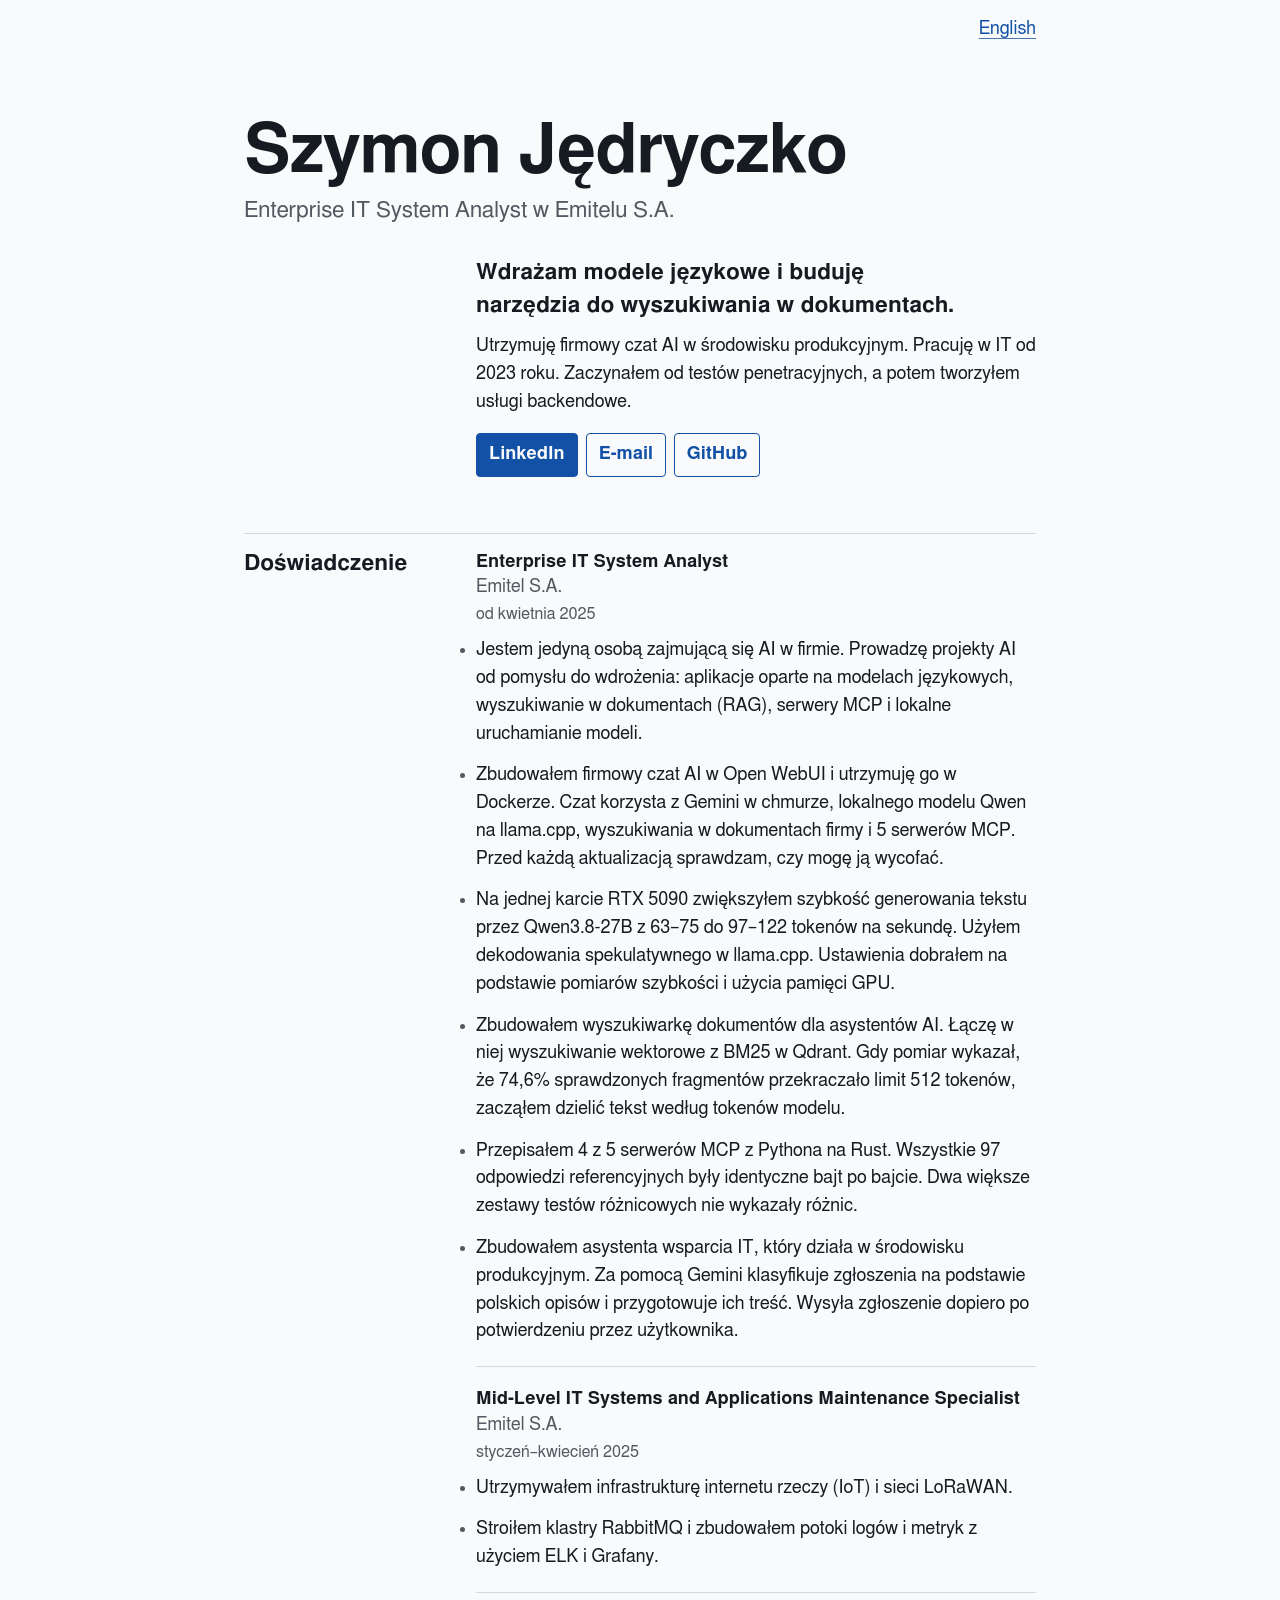
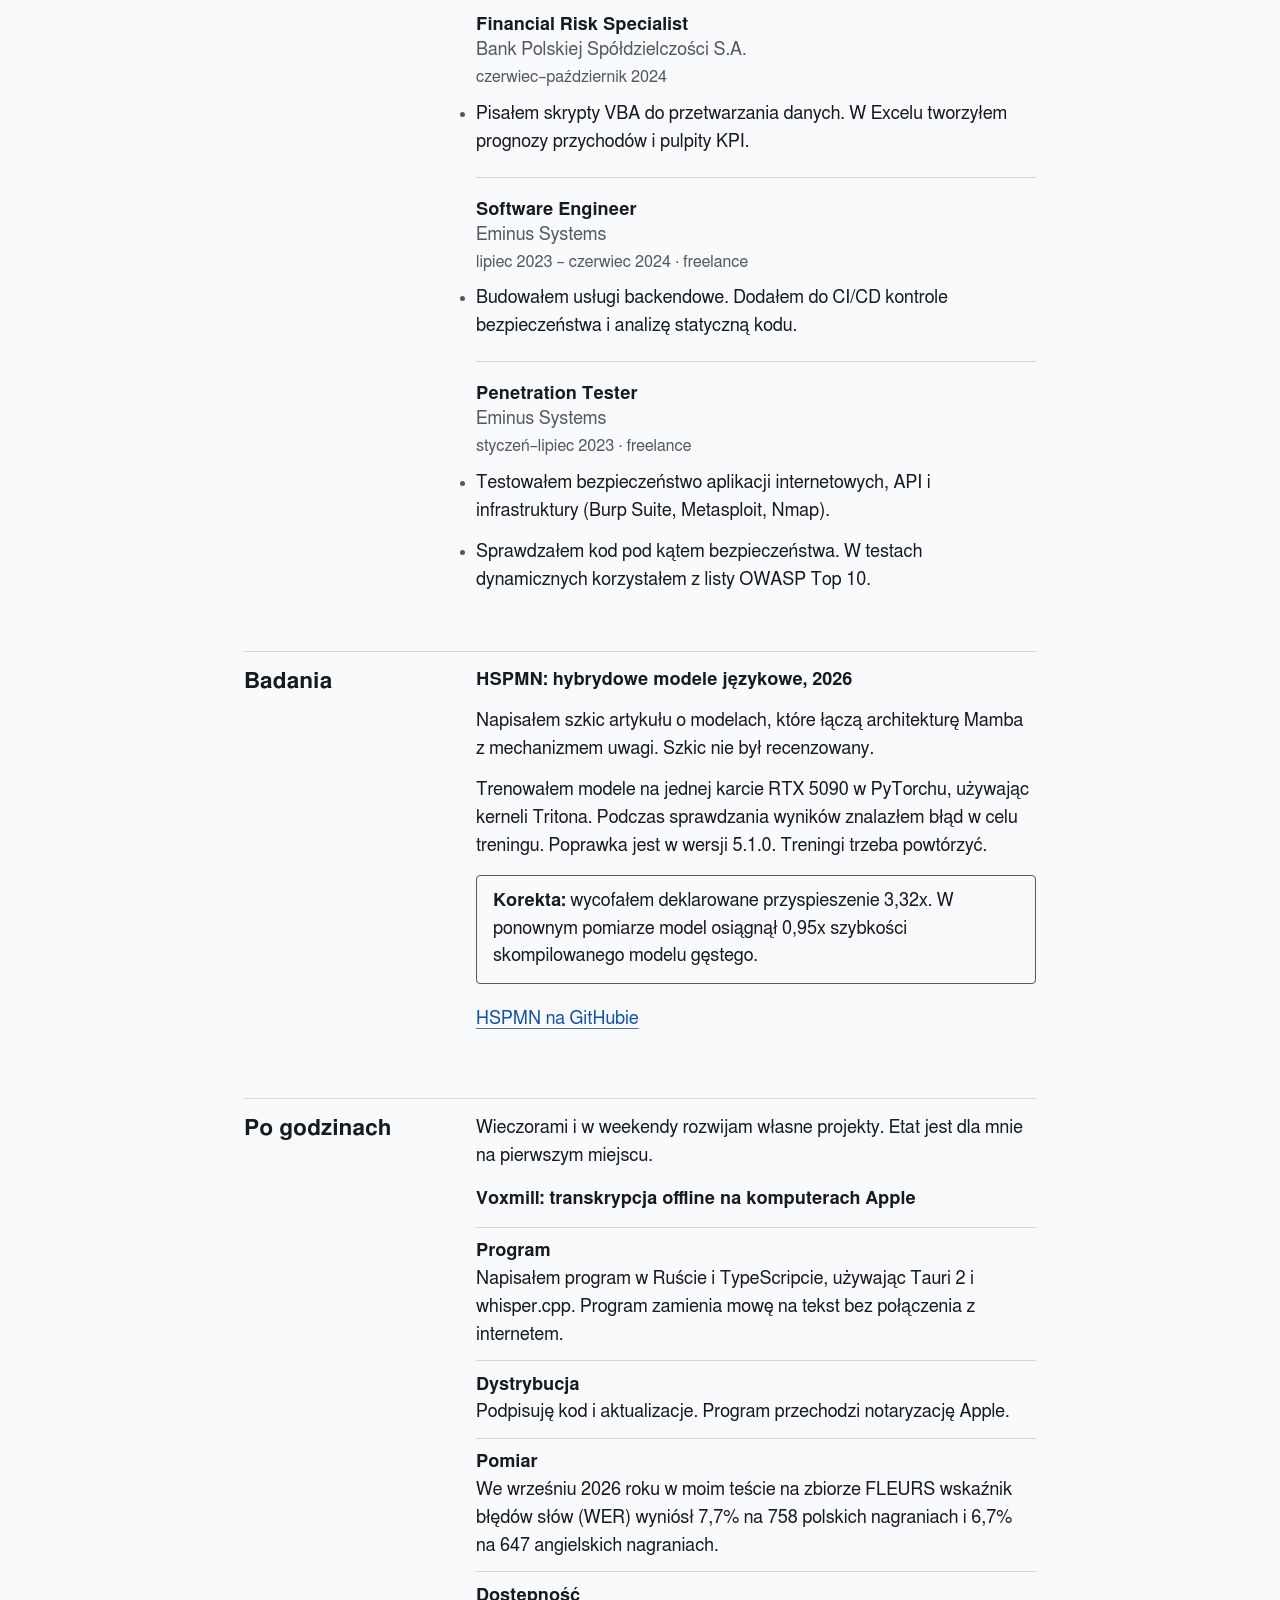
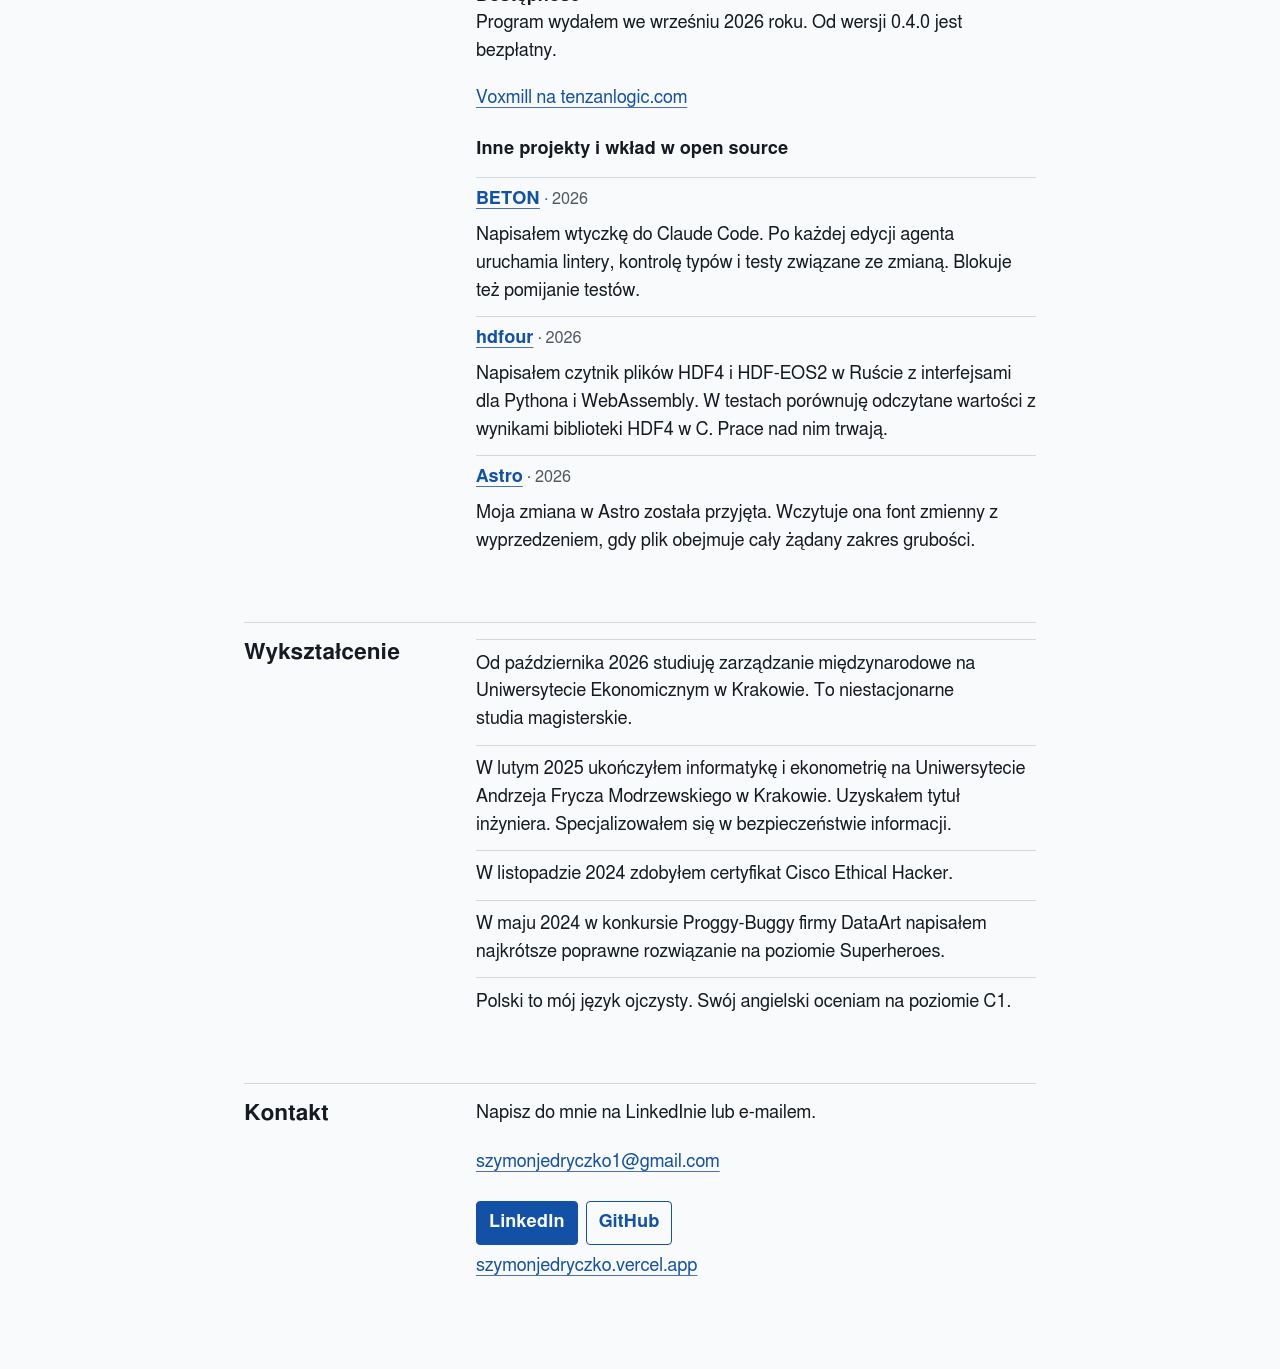
==== commit d2b515cc: "fix(tresc): poprawki po przeglądzie faktów i języka Przywrócone zdania z bazy faktów: jedyna osoba o" ====
--- a/docs/pl/index.html
+++ b/docs/pl/index.html
@@ -43,7 +43,7 @@
   "description": "W Emitelu wdrażam modele językowe i buduję narzędzia do wyszukiwania w dokumentach. Po godzinach rozwijam Voxmill.",
   "inLanguage": "pl",
   "dateCreated": "2026-11-16T18:48:00+01:00",
-  "dateModified": "2026-11-25T12:49:48+01:00",
+  "dateModified": "2026-11-25T13:28:47+01:00",
   "mainEntity": {
     "@type": "Person",
     "@id": "https://netbr3ak.github.io/#person",
@@ -52,7 +52,7 @@
     "familyName": "Jędryczko",
     "alternateName": "NetBr3ak",
     "jobTitle": "Enterprise IT System Analyst",
-    "url": "https://netbr3ak.github.io/pl/",
+    "url": "https://netbr3ak.github.io/",
     "sameAs": [
       "https://github.com/NetBr3ak",
       "https://www.linkedin.com/in/szymon-jedryczko",
@@ -114,10 +114,12 @@
             <p class="employer">Emitel S.A.</p>
             <p class="period">od kwietnia 2025</p>
             <ul>
-              <li>Wdrażam aplikacje oparte na modelach językowych. Zbudowałem firmowy czat AI w Open WebUI i utrzymuję go w Dockerze. Przed każdą aktualizacją sprawdzam, czy mogę ją wycofać.</li>
+              <li>Jestem jedyną osobą zajmującą się AI w firmie. Prowadzę projekty AI od pomysłu do wdrożenia: aplikacje oparte na modelach językowych, wyszukiwanie w dokumentach (RAG), serwery MCP i lokalne uruchamianie modeli.</li>
+              <li>Zbudowałem firmowy czat AI w Open WebUI i utrzymuję go w Dockerze. Czat korzysta z Gemini w chmurze, lokalnego modelu Qwen na llama.cpp, wyszukiwania w dokumentach firmy i 5 serwerów MCP. Przed każdą aktualizacją sprawdzam, czy mogę ją wycofać.</li>
               <li>Na jednej karcie RTX 5090 zwiększyłem szybkość generowania tekstu przez Qwen3.8-27B z 63–75 do 97–122 tokenów na sekundę. Użyłem dekodowania spekulatywnego w llama.cpp. Ustawienia dobrałem na podstawie pomiarów szybkości i użycia pamięci GPU.</li>
-              <li>Zbudowałem wyszukiwarkę dokumentów dla asystentów AI. Łączę w niej wyszukiwanie wektorowe z BM25 w Qdrant. Gdy pomiar wykazał, że 74,6% fragmentów przekraczało limit 512 tokenów, zacząłem dzielić tekst według tokenów modelu.</li>
-              <li>Przeniosłem część serwerów MCP z Pythona na Rust. W teście wszystkie 97 odpowiedzi referencyjnych zgadzało się bajt w bajt.</li>
+              <li>Zbudowałem wyszukiwarkę dokumentów dla asystentów AI. Łączę w niej wyszukiwanie wektorowe z BM25 w Qdrant. Gdy pomiar wykazał, że 74,6% sprawdzonych fragmentów przekraczało limit 512 tokenów, zacząłem dzielić tekst według tokenów modelu.</li>
+              <li>Przepisałem 4 z 5 serwerów MCP z Pythona na Rust. Wszystkie 97 odpowiedzi referencyjnych były identyczne bajt po bajcie. Dwa większe zestawy testów różnicowych nie wykazały różnic.</li>
+              <li>Zbudowałem asystenta wsparcia IT, który działa w środowisku produkcyjnym. Za pomocą Gemini klasyfikuje zgłoszenia na podstawie polskich opisów i przygotowuje ich treść. Wysyła zgłoszenie dopiero po potwierdzeniu przez użytkownika.</li>
             </ul>
           </article>
           <article>
@@ -134,13 +136,13 @@
             <p class="employer">Bank Polskiej Spółdzielczości S.A.</p>
             <p class="period">czerwiec–październik 2024</p>
             <ul>
-              <li>Pisałem skrypty VBA do przetwarzania danych. W Excelu tworzyłem prognozy przychodów i pulpity wskaźników KPI.</li>
+              <li>Pisałem skrypty VBA do przetwarzania danych. W Excelu tworzyłem prognozy przychodów i pulpity KPI.</li>
             </ul>
           </article>
           <article>
             <h3>Software Engineer</h3>
             <p class="employer">Eminus Systems</p>
-            <p class="period">lipiec 2023 – czerwiec 2024 · Praca na zlecenie</p>
+            <p class="period">lipiec 2023 – czerwiec 2024 · freelance</p>
             <ul>
               <li>Budowałem usługi backendowe. Dodałem do CI/CD kontrole bezpieczeństwa i analizę statyczną kodu.</li>
             </ul>
@@ -148,9 +150,9 @@
           <article>
             <h3>Penetration Tester</h3>
             <p class="employer">Eminus Systems</p>
-            <p class="period">styczeń–lipiec 2023 · Praca na zlecenie</p>
-            <ul>
-              <li>Testowałem bezpieczeństwo aplikacji internetowych, API i infrastruktury.</li>
+            <p class="period">styczeń–lipiec 2023 · freelance</p>
+            <ul>
+              <li>Testowałem bezpieczeństwo aplikacji internetowych, API i infrastruktury (Burp Suite, Metasploit, Nmap).</li>
               <li>Sprawdzałem kod pod kątem bezpieczeństwa. W testach dynamicznych korzystałem z listy OWASP Top 10.</li>
             </ul>
           </article>
@@ -163,14 +165,14 @@
         <h3>HSPMN: hybrydowe modele językowe, 2026</h3>
         <p>Napisałem szkic artykułu o modelach, które łączą architekturę Mamba z mechanizmem uwagi. Szkic nie był recenzowany.</p>
         <p>Trenowałem modele na jednej karcie RTX 5090 w PyTorchu, używając kerneli Tritona. Podczas sprawdzania wyników znalazłem błąd w celu treningu. Poprawka jest w wersji 5.1.0. Treningi trzeba powtórzyć.</p>
-        <p class="correction"><strong>Korekta:</strong> Wycofałem deklarowane przyspieszenie 3,32x. W ponownym pomiarze model osiągnął 0,95x szybkości skompilowanego modelu gęstego.</p>
+        <p class="correction"><strong>Korekta:</strong> wycofałem deklarowane przyspieszenie 3,32x. W ponownym pomiarze model osiągnął 0,95x szybkości skompilowanego modelu gęstego.</p>
         <p><a href="https://github.com/NetBr3ak/hspmn" class="text-link">HSPMN na GitHubie</a></p>
       </div>
     </section>
     <section aria-labelledby="after-hours">
       <h2 id="after-hours">Po godzinach</h2>
       <div>
-        <p>Pod nazwą Tenzan Logic rozwijam własne projekty wieczorami i w weekendy. Etat jest dla mnie na pierwszym miejscu.</p>
+        <p>Wieczorami i w weekendy rozwijam własne projekty. Etat jest dla mnie na pierwszym miejscu.</p>
         <h3>Voxmill: transkrypcja offline na komputerach Apple</h3>
         <dl class="facts">
           <div>
@@ -187,27 +189,23 @@
           </div>
           <div>
             <dt>Dostępność</dt>
-            <dd>Program wydałem we wrześniu 2026 roku. Od wersji 0.4.0 jest bezpłatny i nie wymaga klucza.</dd>
+            <dd>Program wydałem we wrześniu 2026 roku. Od wersji 0.4.0 jest bezpłatny.</dd>
           </div>
         </dl>
         <p><a href="https://tenzanlogic.com/voxmill/" class="text-link">Voxmill na tenzanlogic.com</a></p>
         <h3>Inne projekty i wkład w open source</h3>
         <ul class="projects">
           <li>
-            <strong>Helio</strong>
-            <p>Przygotowałem wersję demonstracyjną, która analizuje dane z falowników farm fotowoltaicznych.</p>
-          </li>
-          <li>
             <a href="https://github.com/NetBr3ak/beton" class="text-link">BETON</a><span class="period"> · 2026</span>
-            <p>Napisałem wtyczkę do Claude Code. Po zmianie pliku uruchamia ona lintery, kontrolę typów i testy związane ze zmianą. Blokuje też pomijanie testów.</p>
+            <p>Napisałem wtyczkę do Claude Code. Po każdej edycji agenta uruchamia lintery, kontrolę typów i testy związane ze zmianą. Blokuje też pomijanie testów.</p>
           </li>
           <li>
             <a href="https://github.com/NetBr3ak/hdfour" class="text-link">hdfour</a><span class="period"> · 2026</span>
-            <p>Napisałem czytnik plików HDF4 i HDF-EOS2 w Ruście z interfejsami dla Pythona i WebAssembly. W testach porównuję odczytane wartości z wynikami biblioteki HDF4 w C.</p>
+            <p>Napisałem czytnik plików HDF4 i HDF-EOS2 w Ruście z interfejsami dla Pythona i WebAssembly. W testach porównuję odczytane wartości z wynikami biblioteki HDF4 w C. Prace nad nim trwają.</p>
           </li>
           <li>
             <a href="https://github.com/withastro/astro/pull/18660" class="text-link">Astro</a><span class="period"> · 2026</span>
-            <p>Moja poprawka do Astro została przyjęta. Pozwala wczytać font zmienny z wyprzedzeniem, gdy plik obejmuje cały żądany zakres grubości.</p>
+            <p>Moja zmiana w Astro została przyjęta. Wczytuje ona font zmienny z wyprzedzeniem, gdy plik obejmuje cały żądany zakres grubości.</p>
           </li>
         </ul>
       </div>
@@ -217,23 +215,23 @@
       <div>
         <ul class="education">
           <li>Od października 2026 studiuję zarządzanie międzynarodowe na Uniwersytecie Ekonomicznym w Krakowie. To niestacjonarne studia magisterskie.</li>
-          <li>W lutym 2025 ukończyłem informatykę i ekonometrię na Uniwersytecie Andrzeja Frycza Modrzewskiego w Krakowie. Uzyskałem tytuł inżyniera ze specjalnością w zakresie bezpieczeństwa informacji.</li>
+          <li>W lutym 2025 ukończyłem informatykę i ekonometrię na Uniwersytecie Andrzeja Frycza Modrzewskiego w Krakowie. Uzyskałem tytuł inżyniera. Specjalizowałem się w bezpieczeństwie informacji.</li>
           <li>W listopadzie 2024 zdobyłem certyfikat Cisco Ethical Hacker.</li>
-          <li>W konkursie Proggy-Buggy firmy DataArt napisałem najkrótsze poprawne rozwiązanie w kategorii Superheroes.</li>
-          <li>Polski to mój język ojczysty. Swój angielski oceniam na poziom C1.</li>
+          <li>W maju 2024 w konkursie Proggy-Buggy firmy DataArt napisałem najkrótsze poprawne rozwiązanie na poziomie Superheroes.</li>
+          <li>Polski to mój język ojczysty. Swój angielski oceniam na poziomie C1.</li>
         </ul>
       </div>
     </section>
     <section aria-labelledby="contact">
       <h2 id="contact">Kontakt</h2>
       <div>
-        <p>Napisz do mnie na LinkedIn lub e-mailem.</p>
+        <p>Napisz do mnie na LinkedInie lub e-mailem.</p>
         <p><a href="mailto:szymonjedryczko1@gmail.com" class="text-link">szymonjedryczko1@gmail.com</a></p>
         <ul class="actions">
           <li><a href="https://www.linkedin.com/in/szymon-jedryczko">LinkedIn</a></li>
           <li><a href="https://github.com/NetBr3ak">GitHub</a></li>
         </ul>
-        <p><a href="https://szymonjedryczko.vercel.app/" class="text-link">Portfolio zawodowe</a></p>
+        <p><a href="https://szymonjedryczko.vercel.app/" class="text-link">szymonjedryczko.vercel.app</a></p>
       </div>
     </section>
   </main>
--- a/docs/style.css
+++ b/docs/style.css
@@ -9,11 +9,10 @@
   --link: oklch(0.45 0.15 258);
   /* 4.6:1 to the paper: the underline is the cue that does not depend on colour. */
   --link-line: oklch(0.55 0.1 258);
-  --code-ground: oklch(0.935 0.008 255);
+  --rule: oklch(0.88 0.012 255);
   --leading: 1.55;
 
   --sans: "Helvetica Neue", "Nimbus Sans", FreeSans, Helvetica, Arial, sans-serif;
-  --mono: ui-monospace, "SF Mono", Menlo, Consolas, "Liberation Mono", monospace;
 
   /* Type scale: ratio 1.25 from the 18 px body. */
   --step-0: 1.125rem;
@@ -32,7 +31,7 @@
     --muted: oklch(0.74 0.012 250);
     --link: oklch(0.8 0.1 245);
     --link-line: oklch(0.8 0.1 245 / 0.6);
-    --code-ground: oklch(0.285 0.014 255);
+    --rule: oklch(0.37 0.014 255);
     /* Light type on a dark ground reads thinner; it needs a little more air. */
     --leading: 1.6;
   }
@@ -66,9 +65,27 @@
 
 h1,
 h2,
+h3,
 p,
-ul {
+ul,
+dl,
+dd {
   margin: 0;
+}
+
+.skip {
+  position: absolute;
+  inset: 0 auto auto min(1.25rem, 4vw);
+  padding-inline: 0.75rem;
+  translate: 0 -100%;
+}
+
+.skip:focus {
+  translate: 0;
+}
+
+main:focus {
+  outline: none;
 }
 
 nav {
@@ -78,8 +95,23 @@
 }
 
 nav a {
-  padding: 0.5rem;
+  padding-inline: 0.5rem;
   margin-inline-end: max(-0.5rem, -4vw);
+}
+
+.skip,
+nav a,
+.text-link,
+.actions a {
+  display: inline-flex;
+  align-items: center;
+  min-width: 44px;
+  min-height: 44px;
+}
+
+.text-link {
+  max-width: 100%;
+  overflow-wrap: anywhere;
 }
 
 h1 {
@@ -119,21 +151,64 @@
 }
 
 .intro {
-  margin-top: 2.5rem;
+  margin-top: 1.75rem;
+}
+
+.headline {
   font-size: clamp(var(--step-0), 1rem + 1vw, var(--step-1));
   line-height: 1.45;
+  font-weight: 700;
+  text-wrap: balance;
+}
+
+.intro > p + p {
+  margin-top: 0.65rem;
+}
+
+.actions {
+  display: flex;
+  flex-wrap: wrap;
+  gap: 0.5rem;
+  margin-top: 1rem;
+  padding: 0;
+  list-style: none;
+}
+
+.actions li + li {
+  margin-top: 0;
+}
+
+.actions a {
+  padding-inline: 0.75rem;
+  border: 1px solid currentColor;
+  border-radius: 0.25rem;
+  text-decoration: none;
+  font-weight: 700;
+}
+
+.actions li:first-child a {
+  background: var(--link);
+  color: var(--paper);
+  border-color: var(--link);
 }
 
 section {
-  margin-top: 3rem;
+  margin-top: clamp(2rem, 6vw, 3.5rem);
+  padding-top: 1rem;
+  border-top: 1px solid var(--rule);
 }
 
 h2 {
   margin-bottom: 0.75rem;
+  font-size: var(--step-1);
+  font-weight: 700;
+  line-height: 1.25;
+  text-wrap: balance;
+}
+
+h3 {
   font-size: var(--step-0);
-  font-weight: 700;
-  line-height: inherit;
-  text-wrap: balance;
+  line-height: 1.35;
 }
 
 p,
@@ -141,16 +216,19 @@
   text-wrap: pretty;
 }
 
-/* The parenthetical in a section name is a note to the name, not part of it. */
-h2 span {
-  font-weight: 400;
+.period,
+.employer {
   color: var(--muted);
 }
 
-/* One spacing value inside sections: list items sit as far apart as paragraphs. */
+.period {
+  font-size: 0.9em;
+  font-variant-numeric: tabular-nums;
+}
+
 p + p,
 li + li {
-  margin-top: 1em;
+  margin-top: 0.75em;
 }
 
 ul {
@@ -159,6 +237,64 @@
 
 li::marker {
   color: var(--muted);
+}
+
+.roles article + article {
+  margin-top: 1.25rem;
+  padding-top: 1.25rem;
+  border-top: 1px solid var(--rule);
+}
+
+.roles p + p {
+  margin-top: 0;
+}
+
+.roles ul {
+  margin-top: 0.65rem;
+}
+
+section > div > h3 + *,
+section > div > p + h3 {
+  margin-top: 1rem;
+}
+
+.correction {
+  padding: 0.75rem 1rem;
+  border: 1px solid var(--muted);
+  border-radius: 0.25rem;
+}
+
+.facts > div,
+.projects li,
+.education li {
+  padding-block: 0.65rem;
+  border-top: 1px solid var(--rule);
+}
+
+.facts dt,
+.projects a {
+  font-weight: 700;
+}
+
+.projects,
+.education {
+  padding: 0;
+  list-style: none;
+}
+
+.projects li {
+  padding-block-start: 0;
+}
+
+.projects strong {
+  display: inline-flex;
+  align-items: center;
+  min-height: 44px;
+}
+
+.projects li + li,
+.education li + li {
+  margin-top: 0;
 }
 
 a {
@@ -170,42 +306,14 @@
 }
 
 a:hover {
+  text-decoration-line: underline;
   text-decoration-thickness: 2px;
   text-decoration-color: currentColor;
 }
 
-/* A filled link, not a ring: a ring drew over the full stop after a link.
-   The transparent outline turns visible in forced-colours mode. */
 a:focus-visible {
-  outline: 2px solid transparent;
-  border-radius: 2px;
-  background: var(--link);
-  color: var(--paper);
-  text-decoration: none;
-}
-
-code {
-  padding: 0.1em 0.2em;
-  border-radius: 0.25em;
-  background: var(--code-ground);
-  font-family: var(--mono);
-  font-size: 0.875em;
-  white-space: nowrap;
-}
-
-/* The GitHub handle is a string to type, with a 3 in place of an e: the code face shows each character exactly. */
-.handle {
-  font-family: var(--mono);
-  font-size: 0.9em;
-}
-
-/* Model and dataset names stay on one line; a break inside them misreads as two names.
-   An em query follows the reader's font size: with text at 200% on a phone the column is
-   narrower than the longest name, so there the names wrap instead of scrolling sideways. */
-@media (min-width: 20em) {
-  .nowrap {
-    white-space: nowrap;
-  }
+  outline: 2px solid var(--link);
+  outline-offset: 3px;
 }
 
 /* Wide screens: section names hang in a left column, text stays in one measure. */
@@ -220,7 +328,7 @@
   }
 
   .intro {
-    margin-top: 3.5rem;
+    margin-top: 2rem;
     margin-left: calc(var(--label) + var(--gap));
   }
 
@@ -228,7 +336,6 @@
     display: grid;
     grid-template-columns: var(--label) minmax(0, var(--measure));
     column-gap: var(--gap);
-    margin-top: 3.5rem;
   }
 
   h2 {
@@ -240,3 +347,83 @@
     padding-left: 0;
   }
 }
+
+@media print {
+  :root {
+    color-scheme: light;
+    --ink: oklch(0.16 0.014 255);
+    --muted: oklch(0.36 0.014 255);
+    --link: var(--ink);
+  }
+
+  body {
+    padding: 0;
+    background: transparent;
+    font-size: 11pt;
+    line-height: 1.35;
+  }
+
+  nav,
+  .skip,
+  .intro .actions {
+    display: none;
+  }
+
+  h1 {
+    margin-top: 0;
+    font-size: 24pt;
+  }
+
+  .intro {
+    margin: 1rem 0 0;
+  }
+
+  section {
+    display: block;
+    margin-top: 1rem;
+    padding-top: 0.6rem;
+  }
+
+  h2,
+  h3 {
+    margin-bottom: 0.4rem;
+    break-after: avoid;
+  }
+
+  li,
+  .correction,
+  .facts > div {
+    break-inside: avoid;
+  }
+
+  .roles ul {
+    padding-inline-start: 1.1em;
+  }
+
+  .roles article + article {
+    margin-top: 0.75rem;
+    padding-top: 0.75rem;
+  }
+
+  p + p,
+  li + li {
+    margin-top: 0.4em;
+  }
+
+  .text-link,
+  .actions a {
+    min-height: 0;
+    padding: 0;
+    border: 0;
+    text-decoration: underline;
+  }
+
+  .projects strong {
+    min-height: 0;
+  }
+
+  .actions li:first-child a {
+    background: transparent;
+    color: var(--ink);
+  }
+}
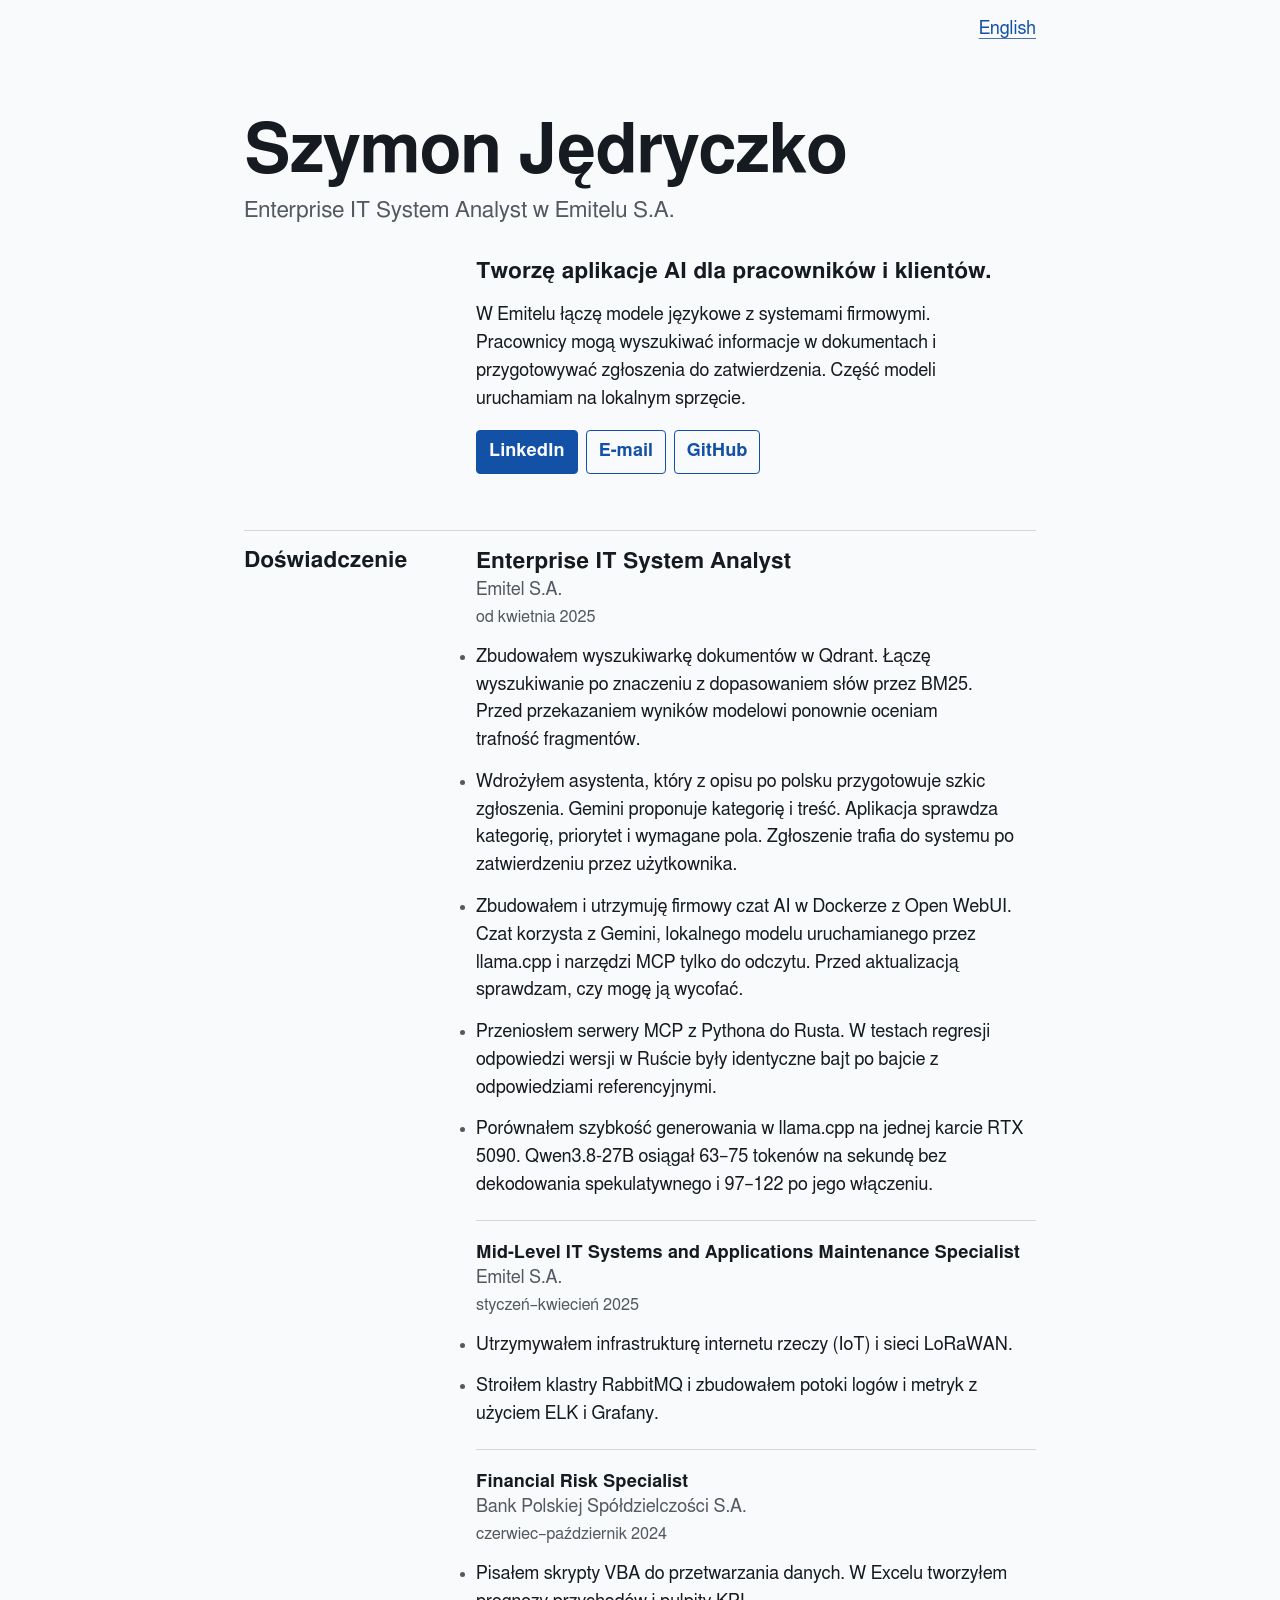
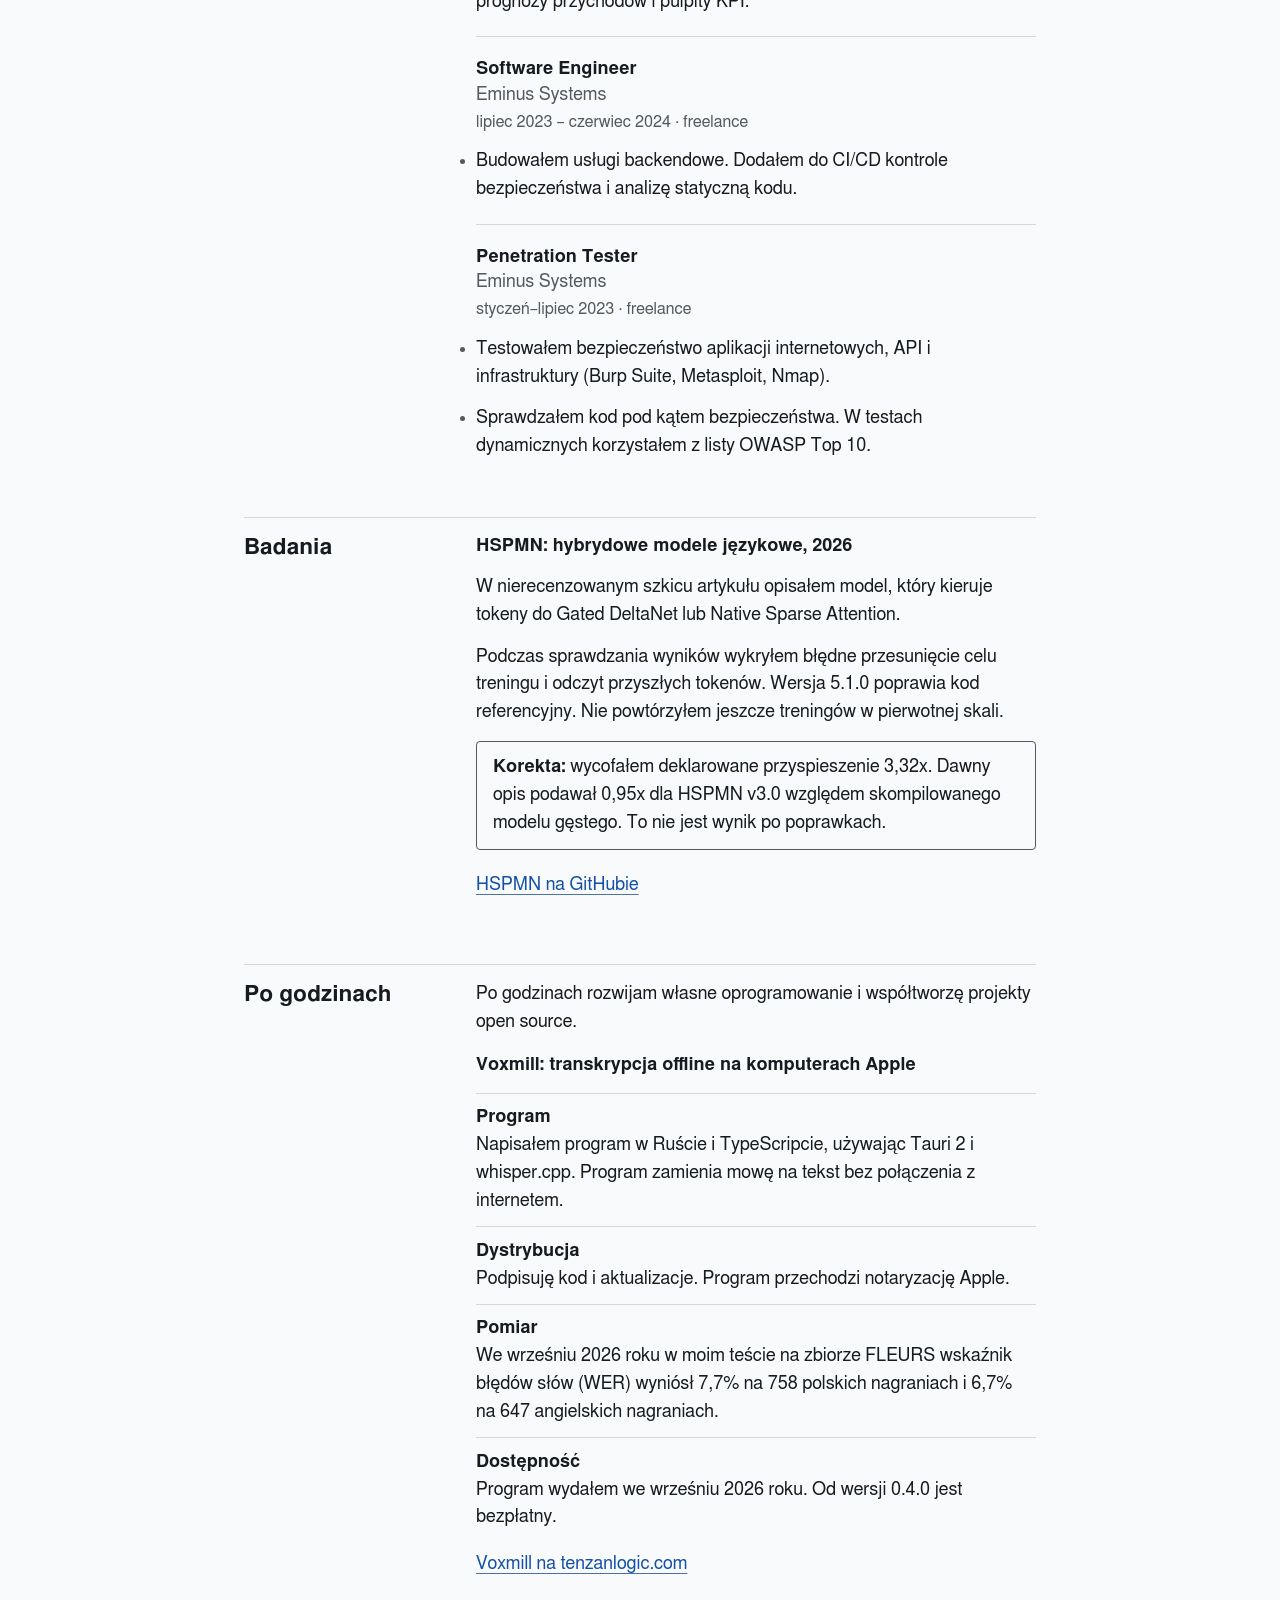
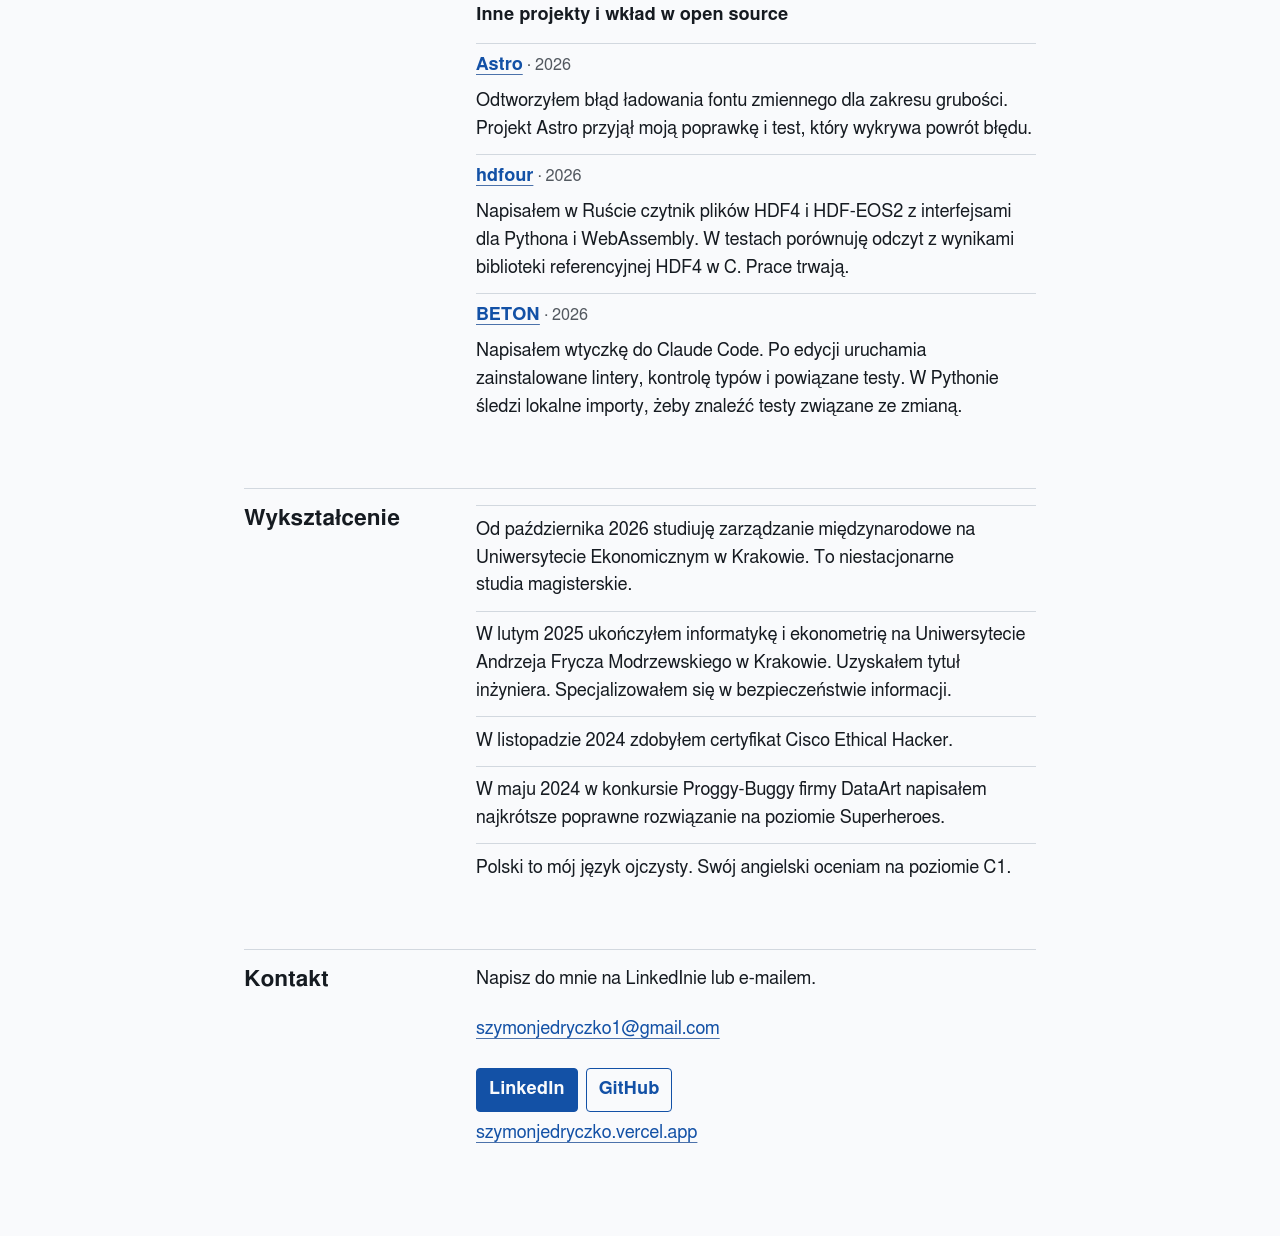
==== commit 52705623: "docs(profile): opublikuj zatwierdzone wersje polską i angielską" ====
--- a/docs/pl/index.html
+++ b/docs/pl/index.html
@@ -6,15 +6,15 @@
 <meta name="color-scheme" content="light dark">
 <meta name="theme-color" content="#f9fafc" media="(prefers-color-scheme: light)">
 <meta name="theme-color" content="#14171d" media="(prefers-color-scheme: dark)">
-<title>Szymon Jędryczko | Projekty AI w Emitelu</title>
-<meta name="description" content="W Emitelu wdrażam modele językowe i buduję narzędzia do wyszukiwania w dokumentach. Po godzinach rozwijam Voxmill.">
+<title>Szymon Jędryczko | Aplikacje AI i integracje</title>
+<meta name="description" content="Tworzę aplikacje AI dla pracowników i klientów. Wyszukiwanie w dokumentach, integracje z systemami i lokalne modele językowe.">
 <link rel="canonical" href="https://netbr3ak.github.io/pl/">
 <link rel="alternate" hreflang="en" href="https://netbr3ak.github.io/">
 <link rel="alternate" hreflang="pl" href="https://netbr3ak.github.io/pl/">
 <link rel="alternate" hreflang="x-default" href="https://netbr3ak.github.io/">
 <meta property="og:type" content="profile">
-<meta property="og:title" content="Szymon Jędryczko | Projekty AI w Emitelu">
-<meta property="og:description" content="W Emitelu wdrażam modele językowe i buduję narzędzia do wyszukiwania w dokumentach. Po godzinach rozwijam Voxmill.">
+<meta property="og:title" content="Szymon Jędryczko | Aplikacje AI i integracje">
+<meta property="og:description" content="Tworzę aplikacje AI dla pracowników i klientów. Wyszukiwanie w dokumentach, integracje z systemami i lokalne modele językowe.">
 <meta property="og:url" content="https://netbr3ak.github.io/pl/">
 <meta property="og:site_name" content="Szymon Jędryczko">
 <meta property="og:locale" content="pl_PL">
@@ -27,8 +27,8 @@
 <meta property="profile:last_name" content="Jędryczko">
 <meta property="profile:username" content="NetBr3ak">
 <meta name="twitter:card" content="summary_large_image">
-<meta name="twitter:title" content="Szymon Jędryczko | Projekty AI w Emitelu">
-<meta name="twitter:description" content="W Emitelu wdrażam modele językowe i buduję narzędzia do wyszukiwania w dokumentach. Po godzinach rozwijam Voxmill.">
+<meta name="twitter:title" content="Szymon Jędryczko | Aplikacje AI i integracje">
+<meta name="twitter:description" content="Tworzę aplikacje AI dla pracowników i klientów. Wyszukiwanie w dokumentach, integracje z systemami i lokalne modele językowe.">
 <meta name="twitter:image" content="https://netbr3ak.github.io/pl/og.png">
 <meta name="twitter:image:alt" content="Szymon Jędryczko, Enterprise IT System Analyst w Emitelu S.A.">
 <link rel="icon" href="../favicon.svg" type="image/svg+xml">
@@ -39,8 +39,8 @@
   "@type": "ProfilePage",
   "@id": "https://netbr3ak.github.io/pl/#profilepage",
   "url": "https://netbr3ak.github.io/pl/",
-  "name": "Szymon Jędryczko | Projekty AI w Emitelu",
-  "description": "W Emitelu wdrażam modele językowe i buduję narzędzia do wyszukiwania w dokumentach. Po godzinach rozwijam Voxmill.",
+  "name": "Szymon Jędryczko | Aplikacje AI i integracje",
+  "description": "Tworzę aplikacje AI dla pracowników i klientów. Wyszukiwanie w dokumentach, integracje z systemami i lokalne modele językowe.",
   "inLanguage": "pl",
   "dateCreated": "2026-11-16T18:48:00+01:00",
   "dateModified": "2026-11-25T13:28:47+01:00",
@@ -96,8 +96,8 @@
   </header>
   <main id="main" tabindex="-1">
     <div class="intro">
-      <p class="headline">Wdrażam modele językowe i buduję narzędzia do wyszukiwania w dokumentach.</p>
-      <p>Utrzymuję firmowy czat AI w środowisku produkcyjnym. Pracuję w IT od 2023 roku. Zaczynałem od testów penetracyjnych, a potem tworzyłem usługi backendowe.</p>
+      <p class="headline">Tworzę aplikacje AI dla pracowników i klientów.</p>
+      <p>W Emitelu łączę modele językowe z systemami firmowymi. Pracownicy mogą wyszukiwać informacje w dokumentach i przygotowywać zgłoszenia do zatwierdzenia. Część modeli uruchamiam na lokalnym sprzęcie.</p>
       <ul class="actions">
         <li><a href="https://www.linkedin.com/in/szymon-jedryczko">LinkedIn</a></li>
         <li><a href="mailto:szymonjedryczko1@gmail.com">E-mail</a></li>
@@ -114,12 +114,11 @@
             <p class="employer">Emitel S.A.</p>
             <p class="period">od kwietnia 2025</p>
             <ul>
-              <li>Jestem jedyną osobą zajmującą się AI w firmie. Prowadzę projekty AI od pomysłu do wdrożenia: aplikacje oparte na modelach językowych, wyszukiwanie w dokumentach (RAG), serwery MCP i lokalne uruchamianie modeli.</li>
-              <li>Zbudowałem firmowy czat AI w Open WebUI i utrzymuję go w Dockerze. Czat korzysta z Gemini w chmurze, lokalnego modelu Qwen na llama.cpp, wyszukiwania w dokumentach firmy i 5 serwerów MCP. Przed każdą aktualizacją sprawdzam, czy mogę ją wycofać.</li>
-              <li>Na jednej karcie RTX 5090 zwiększyłem szybkość generowania tekstu przez Qwen3.8-27B z 63–75 do 97–122 tokenów na sekundę. Użyłem dekodowania spekulatywnego w llama.cpp. Ustawienia dobrałem na podstawie pomiarów szybkości i użycia pamięci GPU.</li>
-              <li>Zbudowałem wyszukiwarkę dokumentów dla asystentów AI. Łączę w niej wyszukiwanie wektorowe z BM25 w Qdrant. Gdy pomiar wykazał, że 74,6% sprawdzonych fragmentów przekraczało limit 512 tokenów, zacząłem dzielić tekst według tokenów modelu.</li>
-              <li>Przepisałem 4 z 5 serwerów MCP z Pythona na Rust. Wszystkie 97 odpowiedzi referencyjnych były identyczne bajt po bajcie. Dwa większe zestawy testów różnicowych nie wykazały różnic.</li>
-              <li>Zbudowałem asystenta wsparcia IT, który działa w środowisku produkcyjnym. Za pomocą Gemini klasyfikuje zgłoszenia na podstawie polskich opisów i przygotowuje ich treść. Wysyła zgłoszenie dopiero po potwierdzeniu przez użytkownika.</li>
+              <li>Zbudowałem wyszukiwarkę dokumentów w Qdrant. Łączę wyszukiwanie po znaczeniu z dopasowaniem słów przez BM25. Przed przekazaniem wyników modelowi ponownie oceniam trafność fragmentów.</li>
+              <li>Wdrożyłem asystenta, który z opisu po polsku przygotowuje szkic zgłoszenia. Gemini proponuje kategorię i treść. Aplikacja sprawdza kategorię, priorytet i wymagane pola. Zgłoszenie trafia do systemu po zatwierdzeniu przez użytkownika.</li>
+              <li>Zbudowałem i utrzymuję firmowy czat AI w Dockerze z Open WebUI. Czat korzysta z Gemini, lokalnego modelu uruchamianego przez llama.cpp i narzędzi MCP tylko do odczytu. Przed aktualizacją sprawdzam, czy mogę ją wycofać.</li>
+              <li>Przeniosłem serwery MCP z Pythona do Rusta. W testach regresji odpowiedzi wersji w Ruście były identyczne bajt po bajcie z odpowiedziami referencyjnymi.</li>
+              <li>Porównałem szybkość generowania w llama.cpp na jednej karcie RTX 5090. Qwen3.8-27B osiągał 63–75 tokenów na sekundę bez dekodowania spekulatywnego i 97–122 po jego włączeniu.</li>
             </ul>
           </article>
           <article>
@@ -163,16 +162,16 @@
       <h2 id="research">Badania</h2>
       <div>
         <h3>HSPMN: hybrydowe modele językowe, 2026</h3>
-        <p>Napisałem szkic artykułu o modelach, które łączą architekturę Mamba z mechanizmem uwagi. Szkic nie był recenzowany.</p>
-        <p>Trenowałem modele na jednej karcie RTX 5090 w PyTorchu, używając kerneli Tritona. Podczas sprawdzania wyników znalazłem błąd w celu treningu. Poprawka jest w wersji 5.1.0. Treningi trzeba powtórzyć.</p>
-        <p class="correction"><strong>Korekta:</strong> wycofałem deklarowane przyspieszenie 3,32x. W ponownym pomiarze model osiągnął 0,95x szybkości skompilowanego modelu gęstego.</p>
+        <p>W nierecenzowanym szkicu artykułu opisałem model, który kieruje tokeny do Gated DeltaNet lub Native Sparse Attention.</p>
+        <p>Podczas sprawdzania wyników wykryłem błędne przesunięcie celu treningu i odczyt przyszłych tokenów. Wersja 5.1.0 poprawia kod referencyjny. Nie powtórzyłem jeszcze treningów w pierwotnej skali.</p>
+        <p class="correction"><strong>Korekta:</strong> wycofałem deklarowane przyspieszenie 3,32x. Dawny opis podawał 0,95x dla HSPMN v3.0 względem skompilowanego modelu gęstego. To nie jest wynik po poprawkach.</p>
         <p><a href="https://github.com/NetBr3ak/hspmn" class="text-link">HSPMN na GitHubie</a></p>
       </div>
     </section>
     <section aria-labelledby="after-hours">
       <h2 id="after-hours">Po godzinach</h2>
       <div>
-        <p>Wieczorami i w weekendy rozwijam własne projekty. Etat jest dla mnie na pierwszym miejscu.</p>
+        <p>Po godzinach rozwijam własne oprogramowanie i współtworzę projekty open source.</p>
         <h3>Voxmill: transkrypcja offline na komputerach Apple</h3>
         <dl class="facts">
           <div>
@@ -196,16 +195,16 @@
         <h3>Inne projekty i wkład w open source</h3>
         <ul class="projects">
           <li>
-            <a href="https://github.com/NetBr3ak/beton" class="text-link">BETON</a><span class="period"> · 2026</span>
-            <p>Napisałem wtyczkę do Claude Code. Po każdej edycji agenta uruchamia lintery, kontrolę typów i testy związane ze zmianą. Blokuje też pomijanie testów.</p>
+            <a href="https://github.com/withastro/astro/pull/18660" class="text-link">Astro</a><span class="period"> · 2026</span>
+            <p>Odtworzyłem błąd ładowania fontu zmiennego dla zakresu grubości. Projekt Astro przyjął moją poprawkę i test, który wykrywa powrót błędu.</p>
           </li>
           <li>
             <a href="https://github.com/NetBr3ak/hdfour" class="text-link">hdfour</a><span class="period"> · 2026</span>
-            <p>Napisałem czytnik plików HDF4 i HDF-EOS2 w Ruście z interfejsami dla Pythona i WebAssembly. W testach porównuję odczytane wartości z wynikami biblioteki HDF4 w C. Prace nad nim trwają.</p>
+            <p>Napisałem w Ruście czytnik plików HDF4 i HDF-EOS2 z interfejsami dla Pythona i WebAssembly. W testach porównuję odczyt z wynikami biblioteki referencyjnej HDF4 w C. Prace trwają.</p>
           </li>
           <li>
-            <a href="https://github.com/withastro/astro/pull/18660" class="text-link">Astro</a><span class="period"> · 2026</span>
-            <p>Moja zmiana w Astro została przyjęta. Wczytuje ona font zmienny z wyprzedzeniem, gdy plik obejmuje cały żądany zakres grubości.</p>
+            <a href="https://github.com/NetBr3ak/beton" class="text-link">BETON</a><span class="period"> · 2026</span>
+            <p>Napisałem wtyczkę do Claude Code. Po edycji uruchamia zainstalowane lintery, kontrolę typów i powiązane testy. W Pythonie śledzi lokalne importy, żeby znaleźć testy związane ze zmianą.</p>
           </li>
         </ul>
       </div>
--- a/docs/style.css
+++ b/docs/style.css
@@ -156,13 +156,14 @@
 
 .headline {
   font-size: clamp(var(--step-0), 1rem + 1vw, var(--step-1));
-  line-height: 1.45;
+  line-height: 1.35;
   font-weight: 700;
   text-wrap: balance;
 }
 
 .intro > p + p {
-  margin-top: 0.65rem;
+  margin-top: 0.9rem;
+  max-width: 32rem;
 }
 
 .actions {
@@ -250,7 +251,11 @@
 }
 
 .roles ul {
-  margin-top: 0.65rem;
+  margin-top: 0.85rem;
+}
+
+.roles article:first-child h3 {
+  font-size: var(--step-1);
 }
 
 section > div > h3 + *,
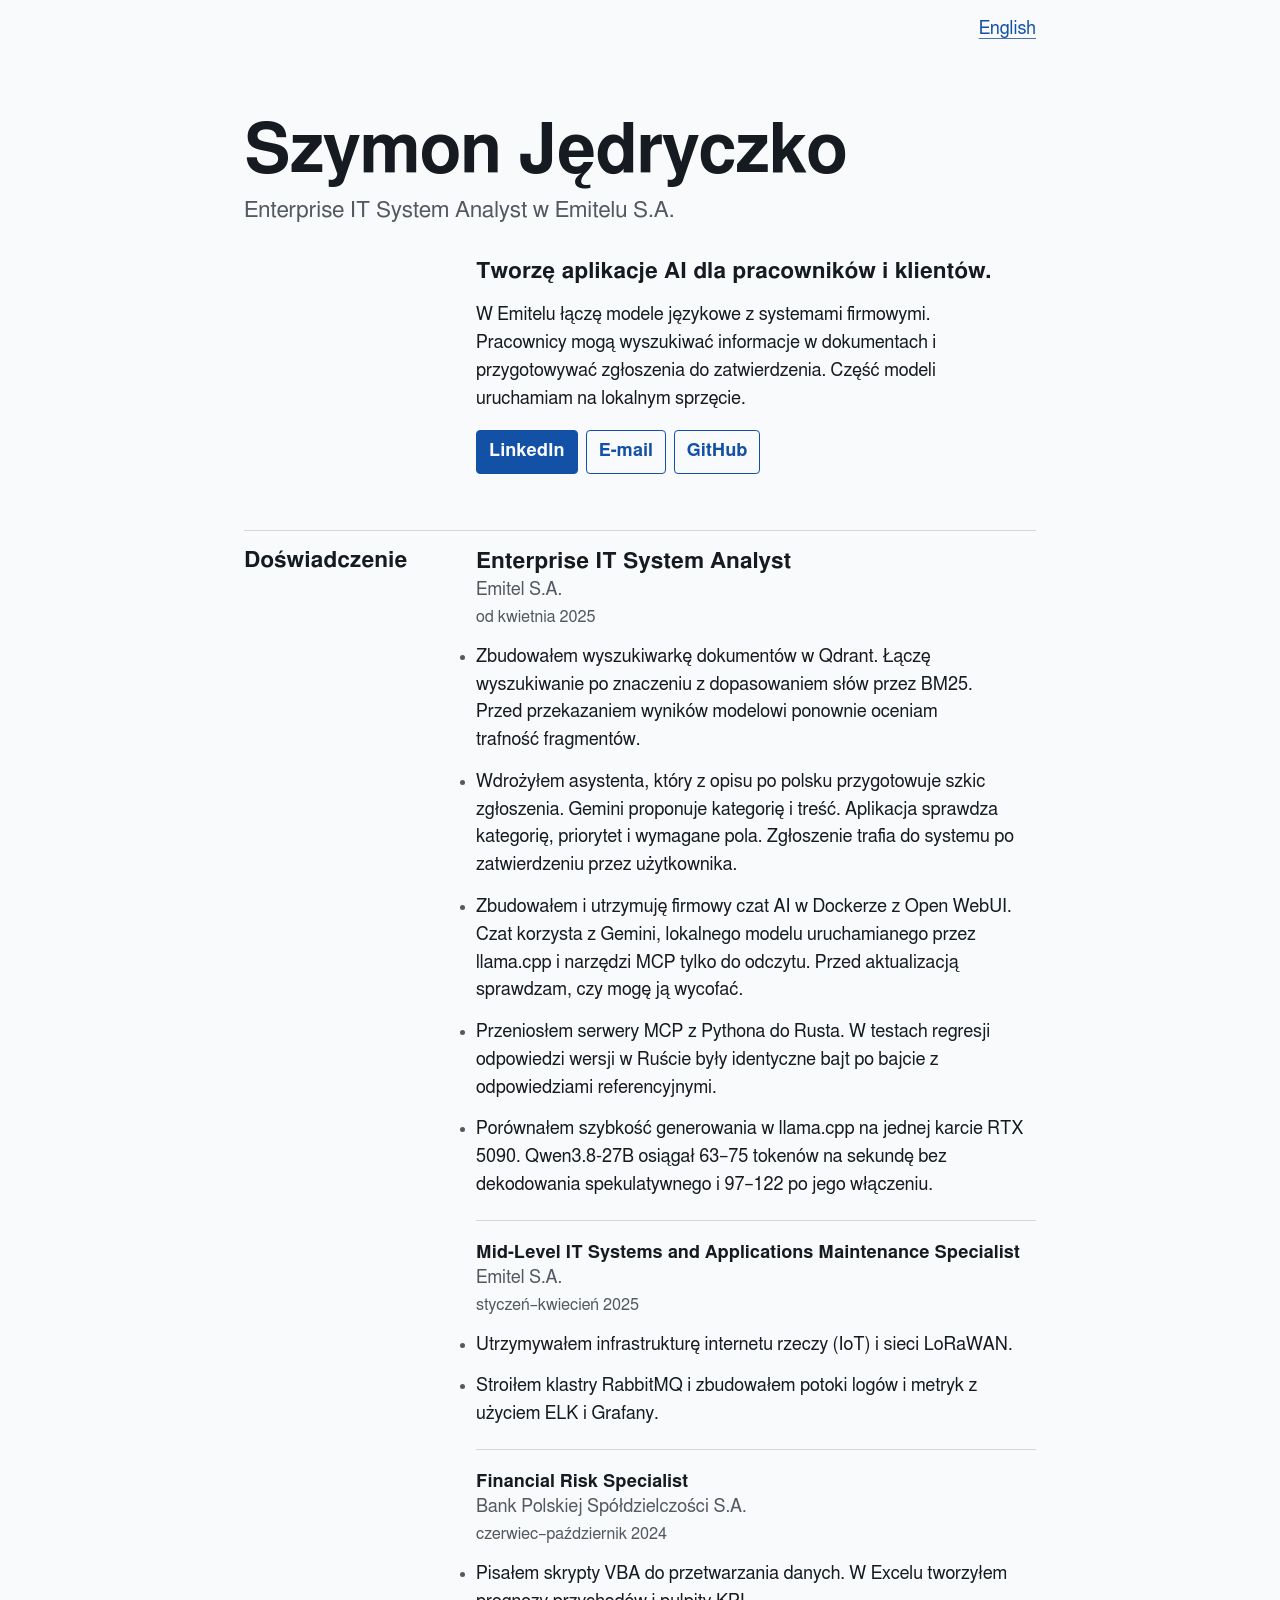
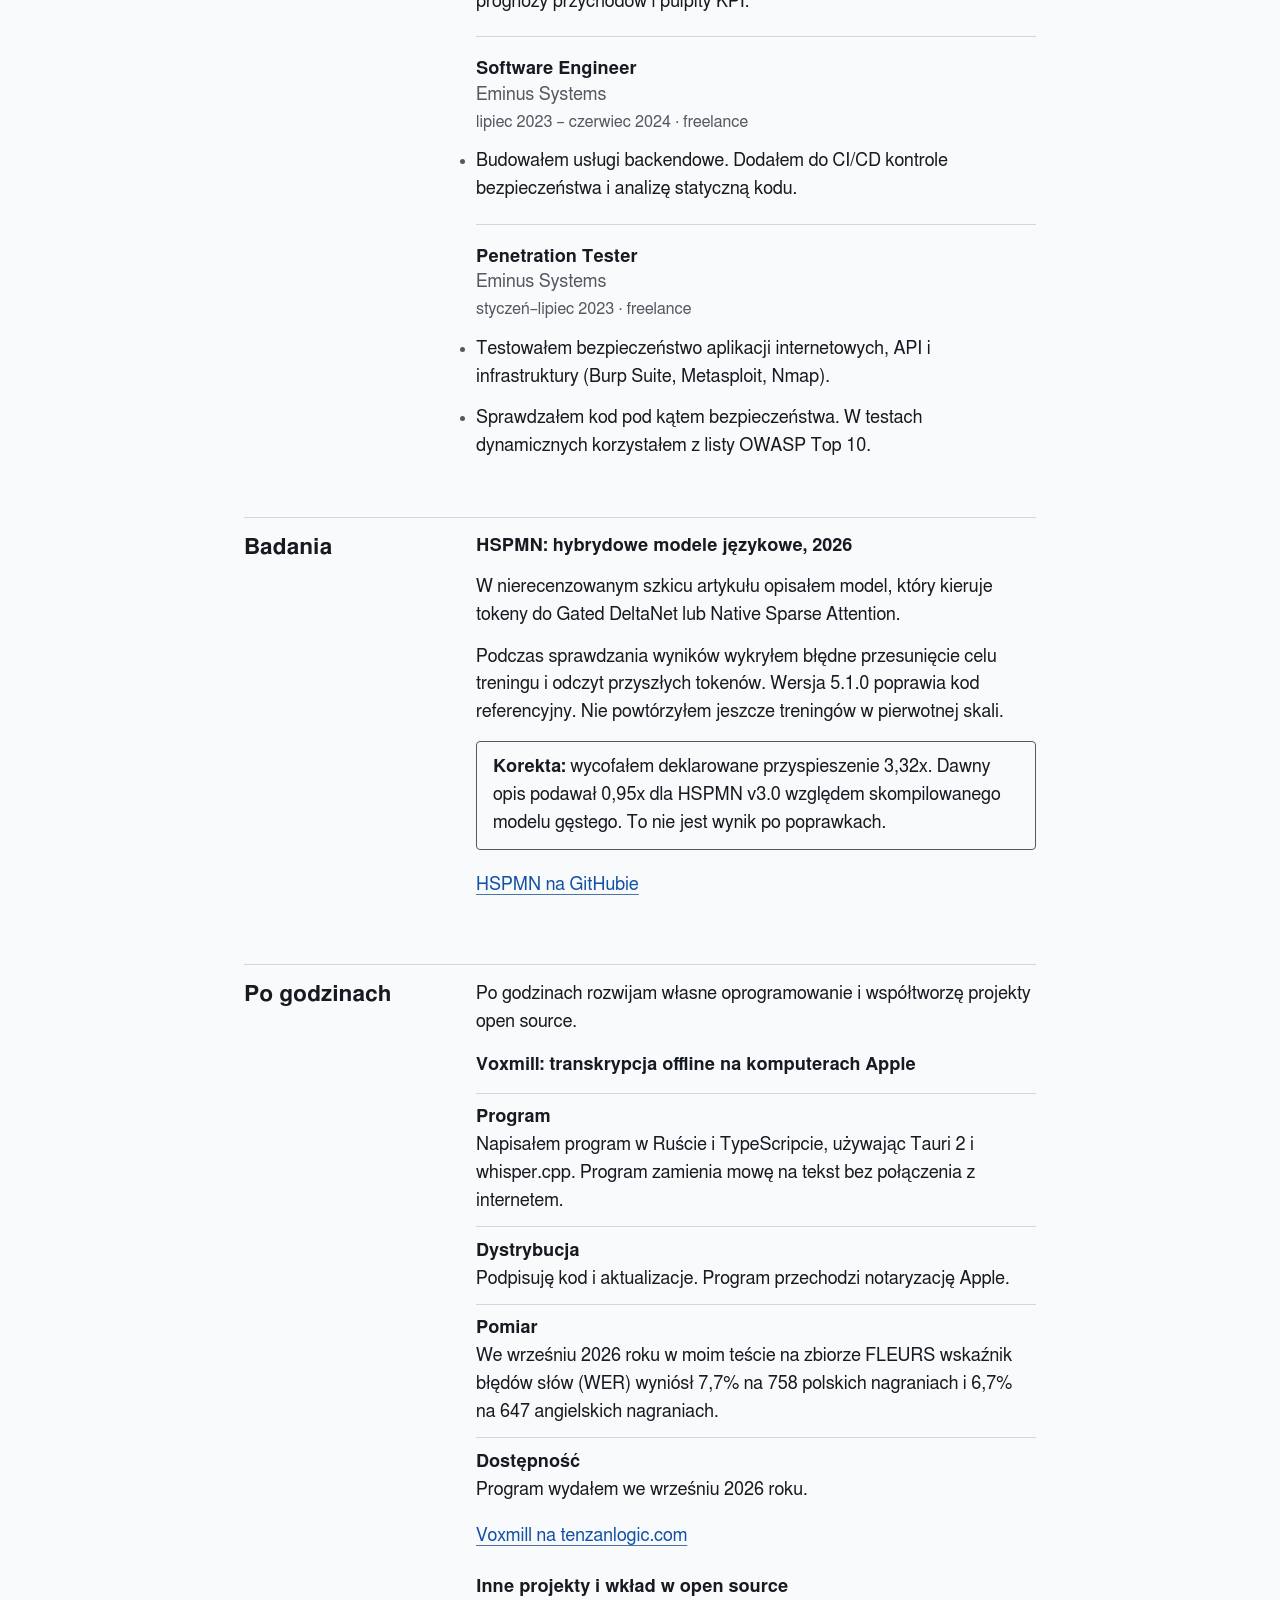
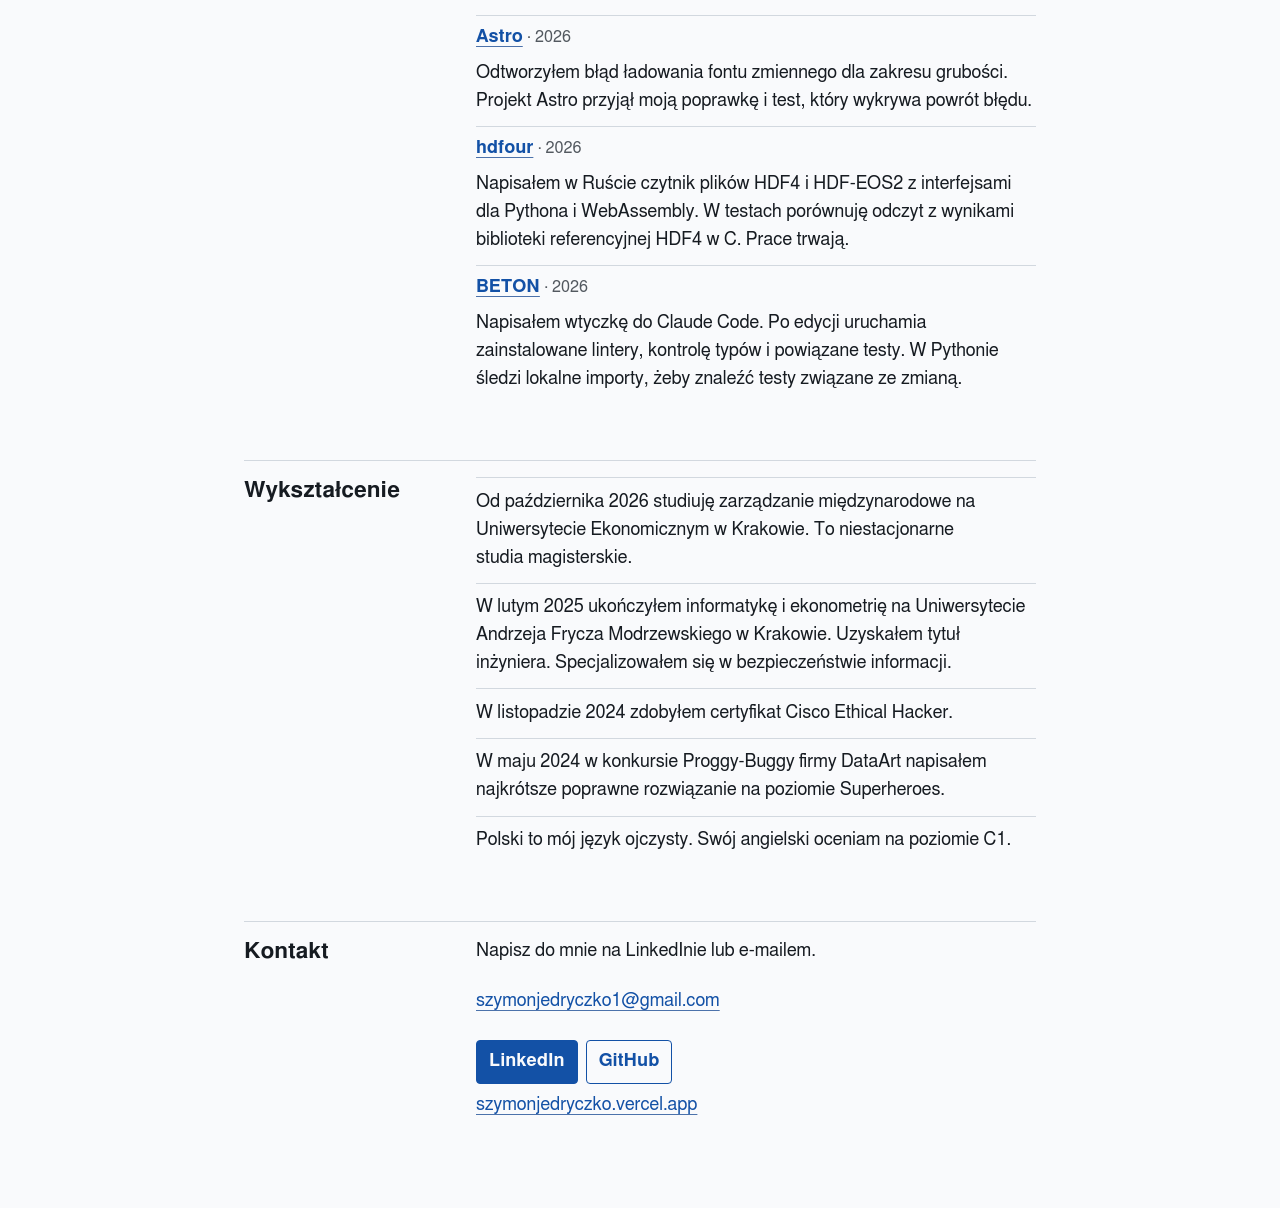
==== commit 9dd52445: "fix(profile): popraw opis dostępności Voxmill Usuń nieaktualne stwierdzenie o dostępności programu w" ====
--- a/docs/pl/index.html
+++ b/docs/pl/index.html
@@ -188,7 +188,7 @@
           </div>
           <div>
             <dt>Dostępność</dt>
-            <dd>Program wydałem we wrześniu 2026 roku. Od wersji 0.4.0 jest bezpłatny.</dd>
+            <dd>Program wydałem we wrześniu 2026 roku.</dd>
           </div>
         </dl>
         <p><a href="https://tenzanlogic.com/voxmill/" class="text-link">Voxmill na tenzanlogic.com</a></p>
